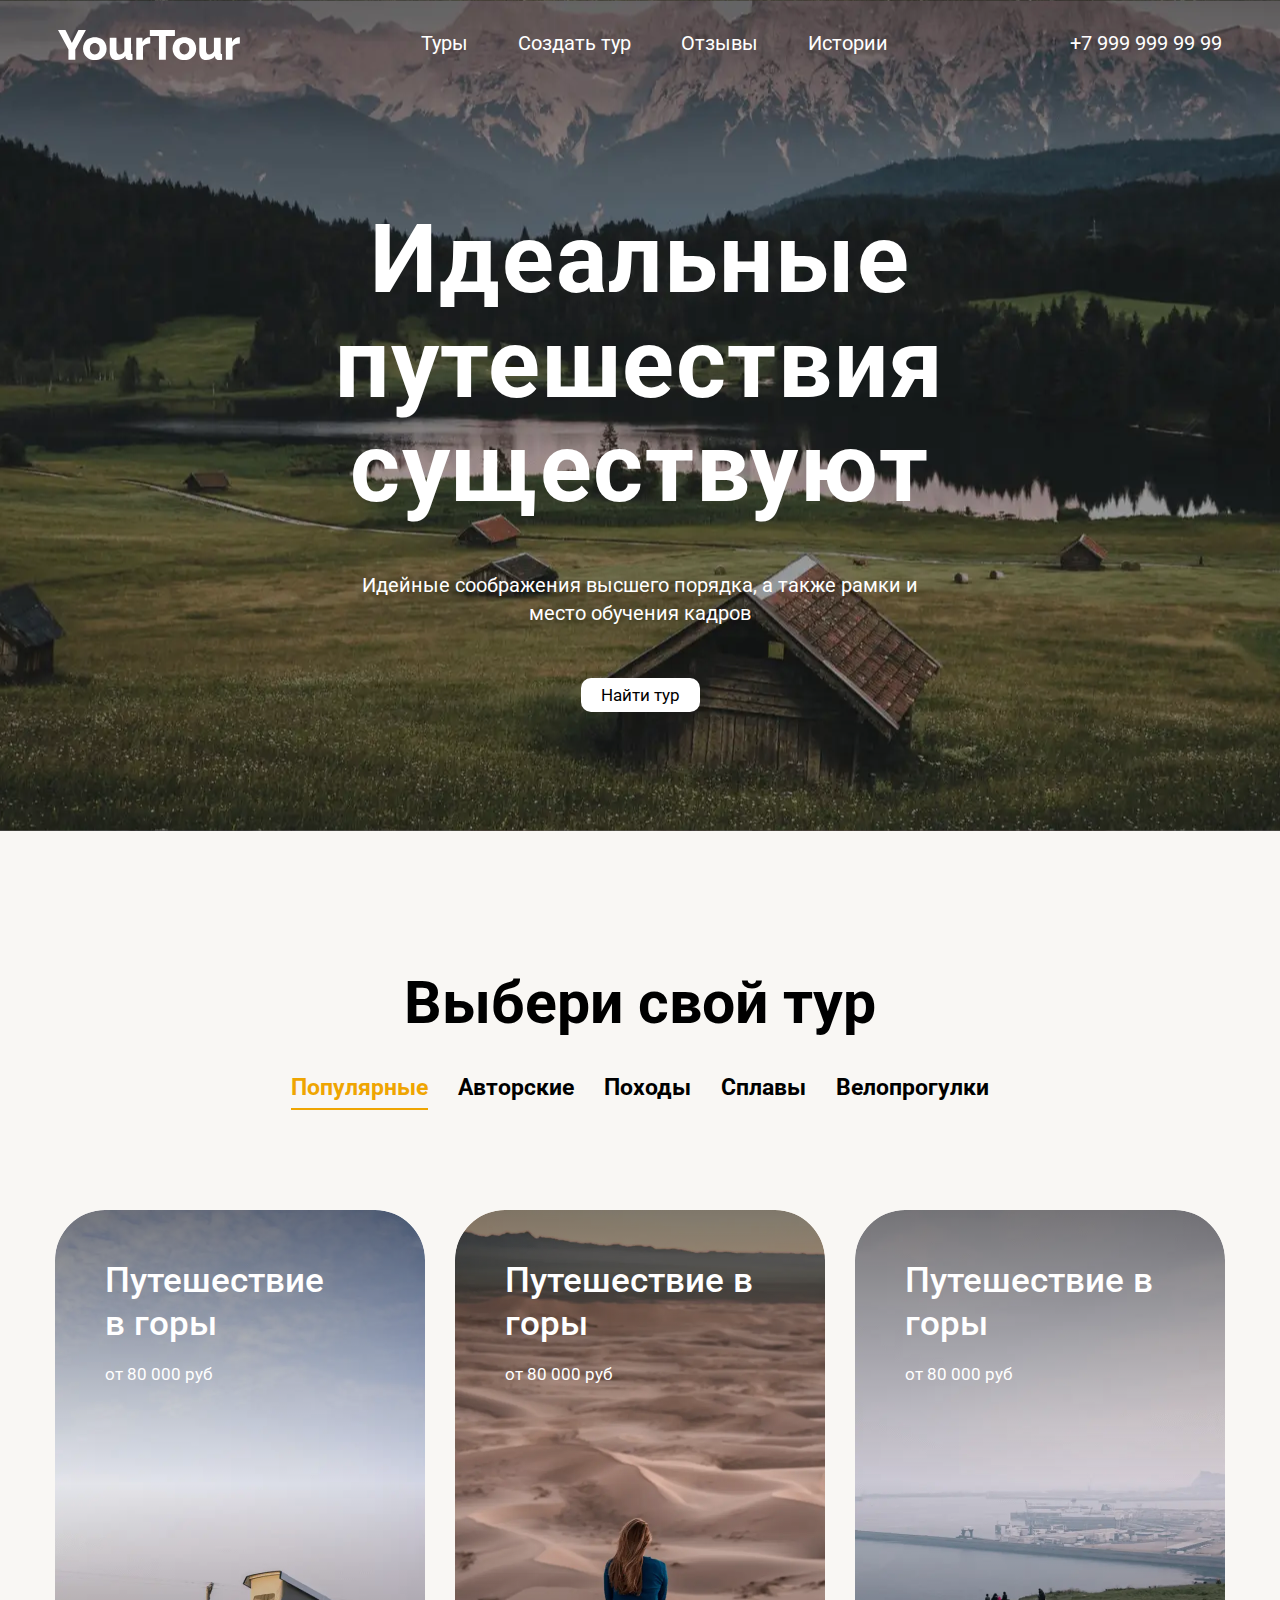
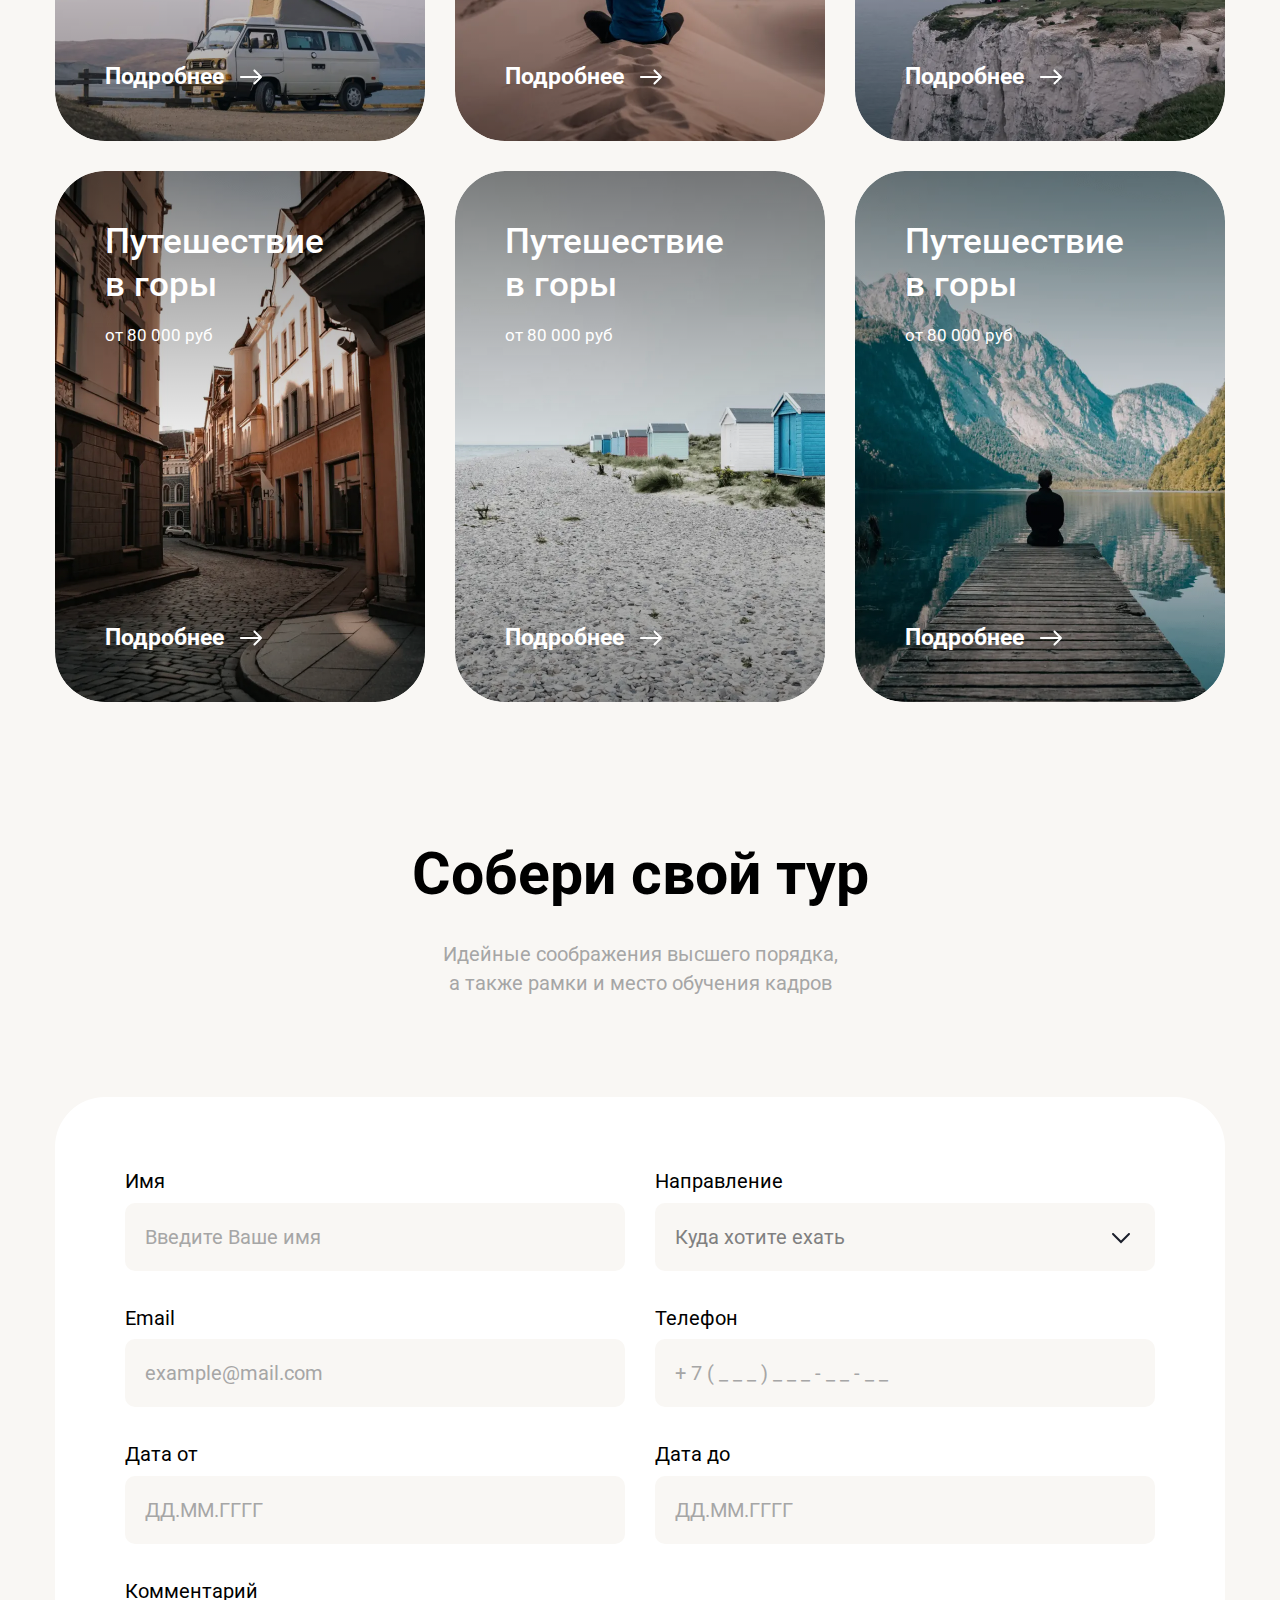
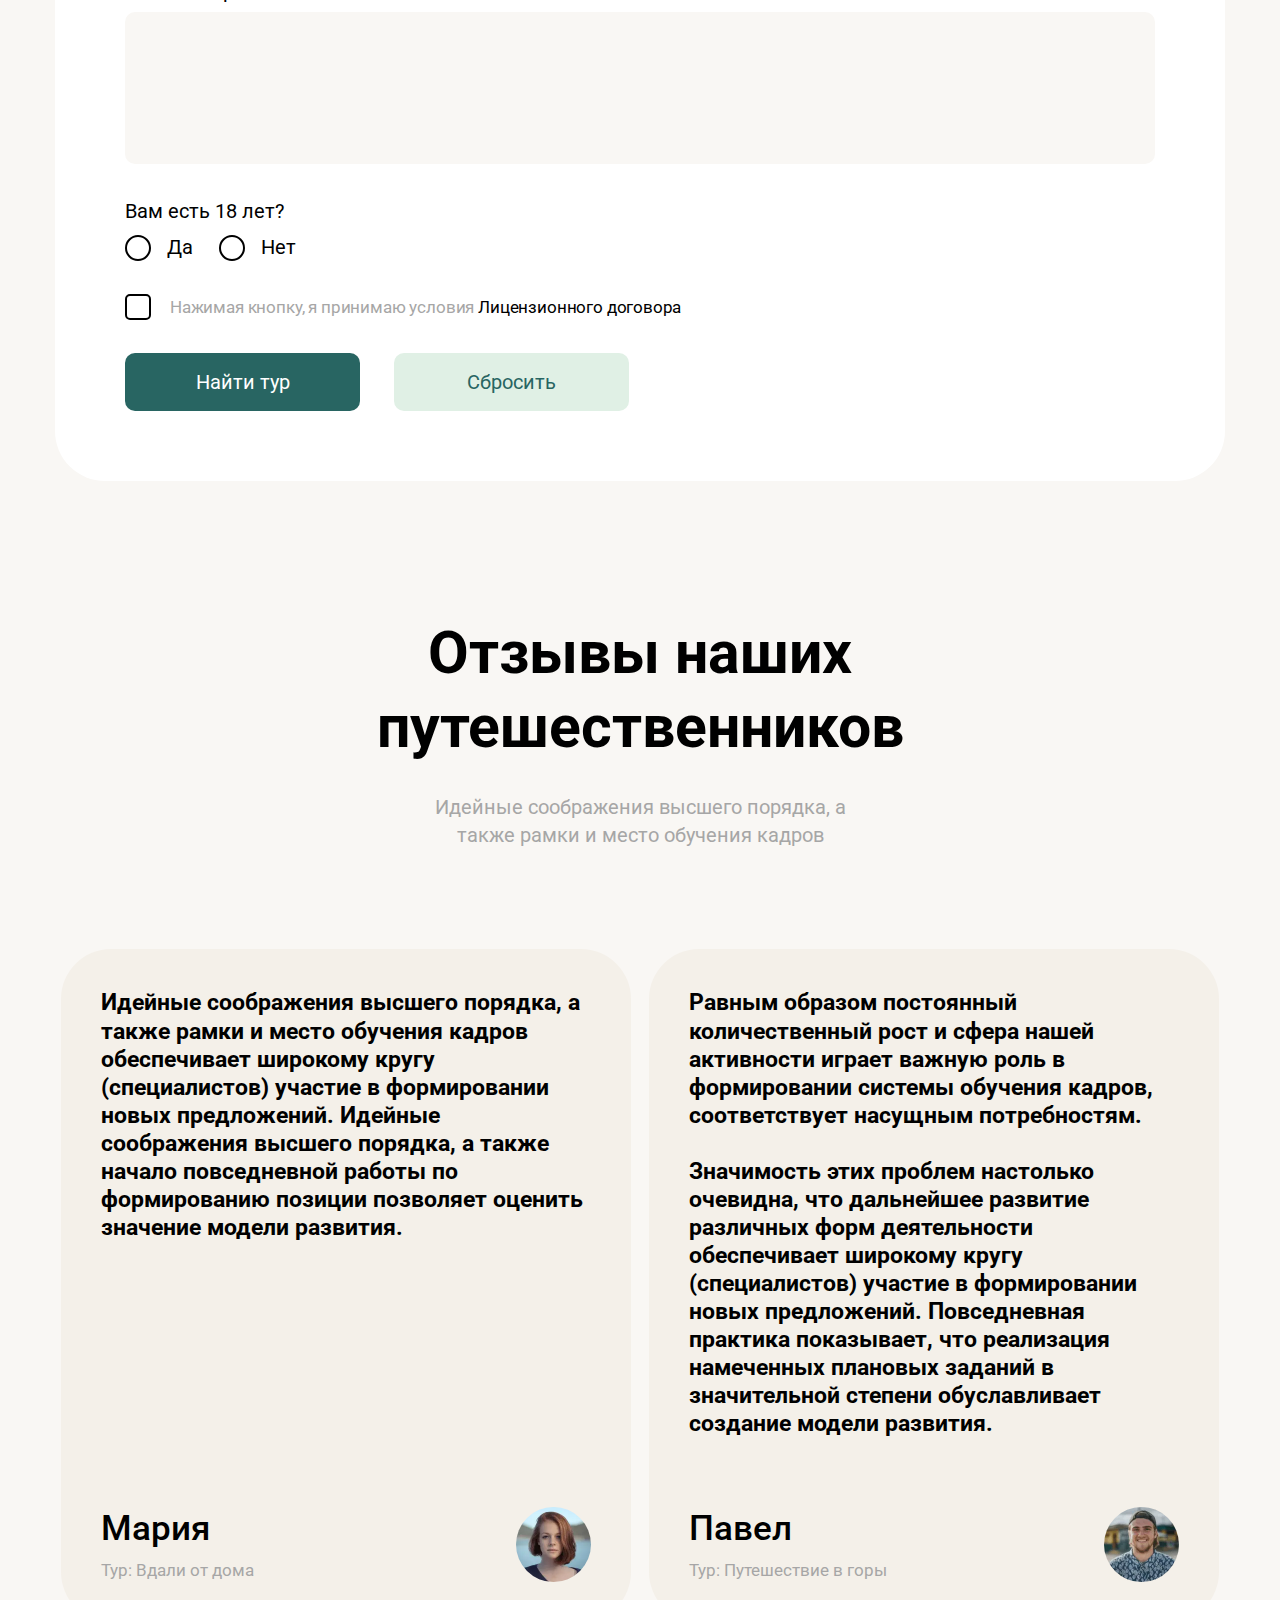
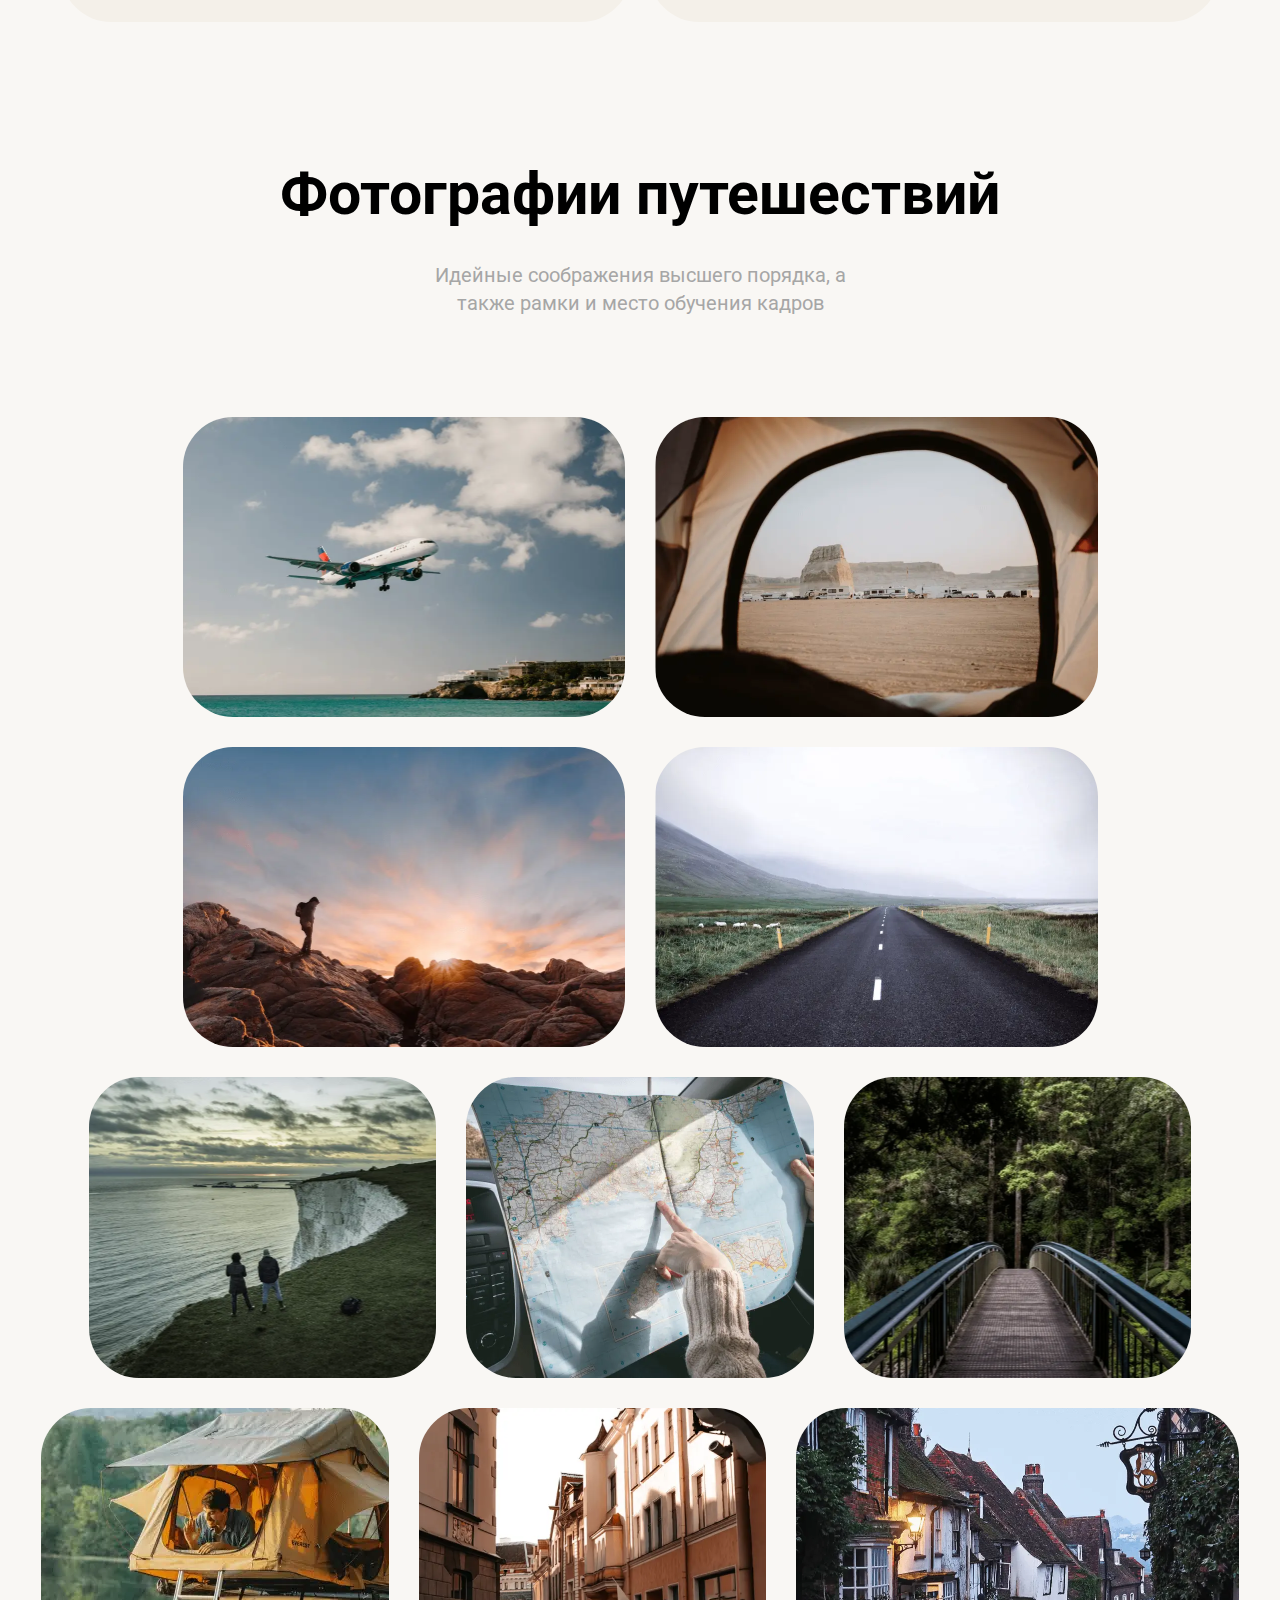
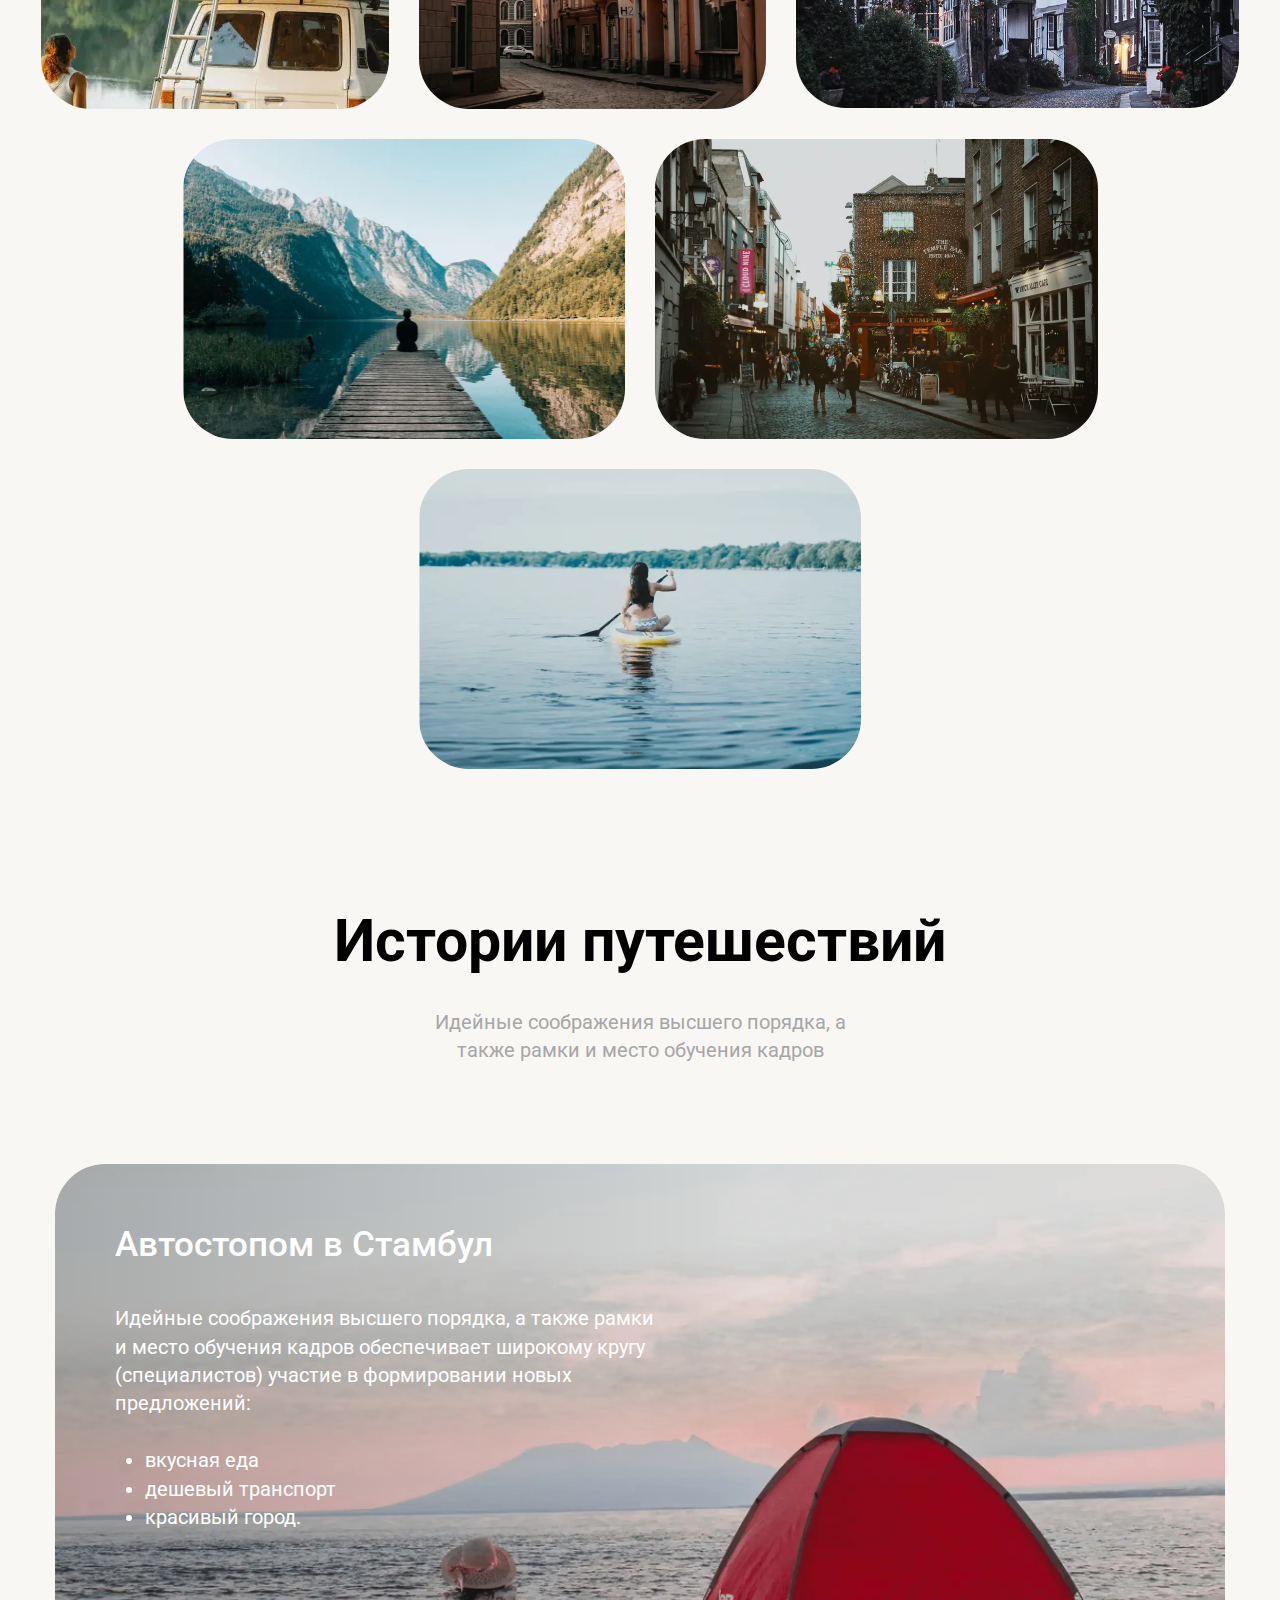
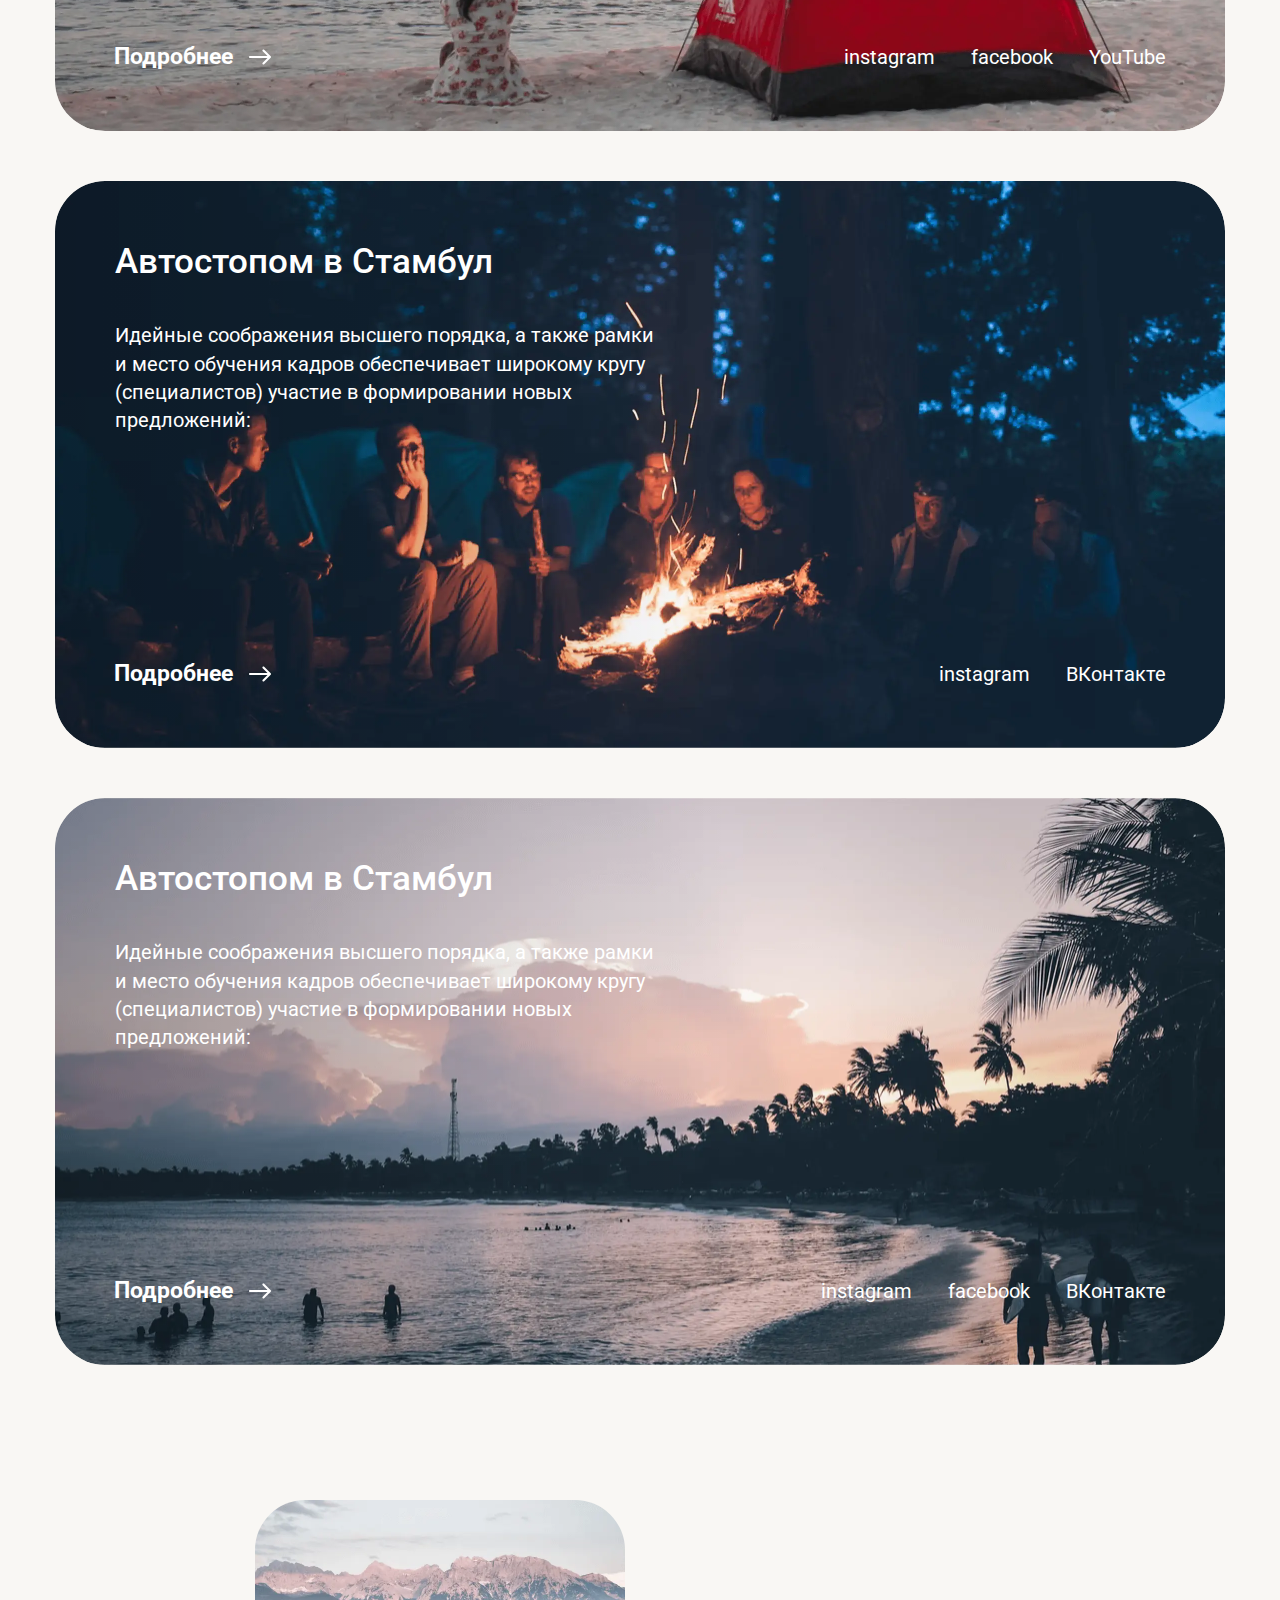
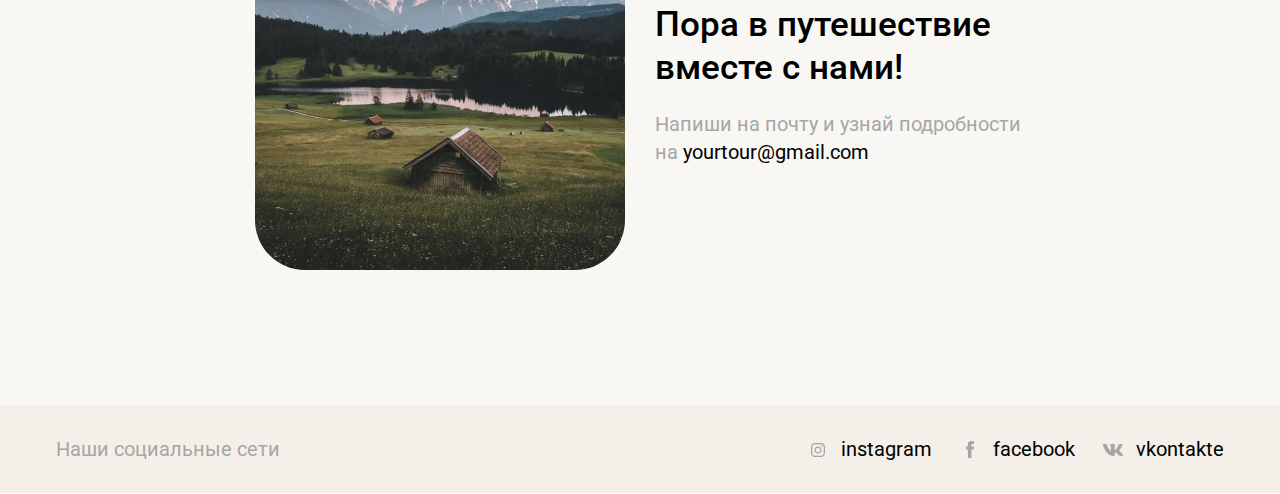
==== index.html @ 11dbbab5 "Rename yourTour.html to index.html" ====
<!DOCTYPE html>
<html lang="en">

<head>
    <title>YourTour</title>
    <link rel="icon" type="image/x-icon" href="./images/favicon 32х32.svg">
    <meta charset="UTF-8">
    <meta name="viewport" content="width=device-width, initial-scale=1.0">
    <meta name="description" content="Идейные соображения высшего порядка, а также рамки и место обучения кадров" />
    <meta name="keywords" content="походы, автостопом в Стамбул, туры, путешествие в горы  " />
    <link rel="stylesheet" href="./yourTour.css">
</head>

<body>
    <header>
        <div class="header__navigation">
            <img class="logo" src="./images/YourTour.svg" />
            <img class="logo black-logo" src="./images/black_logo.svg" />
            <div class="header__items">
                <p>Туры</p>
                <p>Создать тур</p>
                <p>Отзывы</p>
                <p>Истории</p>
            </div>
            <p>+7 999 999 99 99</p>
        </div>
        <div class="header__banner">
            <p class="header__title">Идеальные путешествия существуют</p>
            <p class="header__subtitle">Идейные соображения высшего порядка, а также рамки и место обучения кадров</p>
            <button class="header__button">Найти тур</button>
        </div>
    </header>
    <div class="main">
        <div class="list">
            <h2 class="list__title">Выбери свой тур</h2>
            <div class="list__tabs">
                <p class="tab-active">Популярные</p>
                <p class="tab">Авторские</p>
                <p class="tab">Походы</p>
                <p class="tab">Сплавы</p>
                <p class="tab">Велопрогулки</p>
            </div>
            <div class="list__grid">
                <div class="list__item">
                    <img class="list__image" src="./images/card tour photo-1.webp" />
                    <div class="list__absolute">
                        <p class="list__subtitle">Путешествие в горы</p>
                        <p class="list__price">от 80 000 руб</p>
                    </div>
                    <button class="list__btn">
                        <span class="list__text-btn">Подробнее</span>
                        <img class="list__arrow" src="./images/arrow bt.svg" />
                    </button>
                </div>
                <div class="list__item">
                    <img class="list__image" src="./images/card tour photo-2.webp" />
                    <div class="list__absolute">
                        <p class="list__subtitle">Путешествие в горы</p>
                        <p class="list__price">от 80 000 руб</p>
                    </div>
                    <button class="list__btn">
                        <span class="list__text-btn">Подробнее</span>
                        <img class="list__arrow" src="./images/arrow bt.svg" />
                    </button>
                </div>
                <div class="list__item">
                    <img class="list__image" src="./images/card tour photo-3.webp" />
                    <div class="list__absolute">
                        <p class="list__subtitle">Путешествие в горы</p>
                        <p class="list__price">от 80 000 руб</p>
                    </div>
                    <button class="list__btn">
                        <span class="list__text-btn">Подробнее</span>
                        <img class="list__arrow" src="./images/arrow bt.svg" />
                    </button>
                </div>
                <div class="list__item">
                    <img class="list__image" src="./images/card tour photo-4.webp" />
                    <div class="list__absolute">
                        <p class="list__subtitle">Путешествие в горы</p>
                        <p class="list__price">от 80 000 руб</p>
                    </div>
                    <button class="list__btn">
                        <span class="list__text-btn">Подробнее</span>
                        <img class="list__arrow" src="./images/arrow bt.svg" />
                    </button>
                </div>
                <div class="list__item">
                    <img class="list__image" src="./images/card tour photo-5.webp" />
                    <div class="list__absolute">
                        <p class="list__subtitle">Путешествие в горы</p>
                        <p class="list__price">от 80 000 руб</p>
                    </div>
                    <button class="list__btn">
                        <span class="list__text-btn">Подробнее</span>
                        <img class="list__arrow" src="./images/arrow bt.svg" />
                    </button>
                </div>
                <div class="list__item">
                    <img class="list__image" src="./images/card tour photo-6.webp" />
                    <div class="list__absolute">
                        <p class="list__subtitle">Путешествие в горы</p>
                        <p class="list__price">от 80 000 руб</p>
                    </div>
                    <button class="list__btn">
                        <span class="list__text-btn">Подробнее</span>
                        <img class="list__arrow" src="./images/arrow bt.svg" />
                    </button>
                </div>

            </div>
        </div>
        <div class="form-block">
            <h2 class="block-title">Собери свой тур</h2>
            <p class="block-subtitle">Идейные соображения высшего порядка, а также рамки и место обучения кадров</p>
            <form class="form">
                <div class="form__item">
                    <label class="item_title">Имя</label>
                    <input class="form__input" placeholder="Введите Ваше имя" />
                </div>
                <div class="form__item">
                    <label class="item_title" for="select">Направление</label>
                    <select required id="select">
                        <option disabled selected hidden value="">Куда хотите ехать</option>
                        <option value="travel">Путешествие в горы</option>
                        <option value="travel">Путешествие в горы</option>
                        <option value="travel">Путешествие в горы</option>
                        <option value="travel">Путешествие в горы</option>
                    </select>
                </div>
                <div class="form__item">
                    <label for="email" class="item_title">Email</label>
                    <input type="email" id="email" class="form__input" placeholder="example@mail.com" />
                </div>
                <div class="form__item">
                    <label for="tel" class="item_title">Телефон</label>
                    <input id="tel" type="tel" class="form__input tel" placeholder="+ 7 ( _ _ _ ) _ _ _ - _ _ - _ _" />
                </div>
                <div class="form__item">
                    <label for="date-1" for="text" class="item_title">Дата от</label>
                    <input id="date-1" type="text" onfocus="(this.type='date')" onblur="(this.type='text')"
                        class="form__input" placeholder="ДД.ММ.ГГГГ" />
                </div>
                <div class="form__item">
                    <label for="date-2" class="item_title">Дата до</label>
                    <input id="date-2" type="text" onfocus="(this.type='date')" onblur="(this.type='text')"
                        class="form__input" placeholder="ДД.ММ.ГГГГ" />
                </div>
                <div class="form__item item_comment">
                    <label for="comment" class="item_title">Комментарий</label>
                    <input id="comment" class="form__input-comment" />
                </div>
                <div class="form__radio">
                    <p class="item_title">Вам есть 18 лет?</p>
                    <div class="radio_labels">
                        <label>
                            <input class="radio" type="radio" name="question">
                            Да
                        </label>
                        <label>
                            <input class="radio" type="radio" name="question">
                            Нет
                        </label>
                    </div>
                </div>
                <div class="form__checkbox">
                    <input class="checkbox" id="check" type="checkbox" />
                    <label for="check">Нажимая кнопку, я принимаю условия <button type="button">Лицензионного
                            договора</button></label>
                </div>
                <div class="form__buttons">
                    <button type="submit" class="button-submit">Найти тур</button>
                    <button type="button" class="button-reset">Сбросить</button>
                </div>
            </form>
        </div>
        <div class="reviews">
            <h2 class="block-title">Отзывы наших путешественников</h2>
            <p class="block-subtitle">Идейные соображения высшего порядка, а также рамки и место обучения кадров</p>
            <div class="reviews__cards">
                <div class="reviews__card">
                    <p class="reviews__text">Идейные соображения высшего порядка, а также рамки и место обучения кадров
                        обеспечивает широкому кругу (специалистов) участие в формировании новых предложений. Идейные
                        соображения высшего порядка, а также начало повседневной работы по формированию позиции
                        позволяет оценить значение модели развития.</p>
                    <div class="reviews__info">
                        <div class="flex">
                            <p class="reviews__name">Мария</p>
                            <p class="reviews__tour">Тур: Вдали от дома </p>
                        </div>
                        <img class="reviews_image" src="./images/review photo-1.webp" />
                    </div>
                </div>
                <div class="reviews__card">
                    <p class="reviews__text">Равным образом постоянный количественный рост и сфера нашей активности
                        играет важную роль в формировании системы обучения кадров, соответствует насущным потребностям.

                    <p class="reviews__text">Значимость этих проблем настолько очевидна, что дальнейшее развитие
                        различных форм деятельности
                        обеспечивает широкому кругу (специалистов) участие в формировании новых предложений.
                        Повседневная практика показывает, что реализация намеченных плановых заданий в значительной
                        степени обуславливает создание модели развития.</p>
                    </p>
                    <div class="reviews__info">
                        <div class="flex">
                            <p class="reviews__name">Павел</p>
                            <p class="reviews__tour">Тур: Путешествие в горы </p>
                        </div>
                        <img class="reviews_image" src="./images/review photo-2.webp" />
                    </div>
                </div>
            </div>
        </div>
        <div class="gallery">
            <h2 class="block-title">Фотографии путешествий</h2>
            <p class="block-subtitle">Идейные соображения высшего порядка, а также рамки и место обучения кадров</p>
            <div class="gallery__list">
                <img class="gallery__item" src="./images/travel photo-1.webp" />
                <img class="gallery__item hide" src="./images/travel photo-2.webp" />
                <img class="gallery__item mobile" src="./images/travel photo-3.webp" />
                <img class="gallery__item" src="./images/travel photo-4.webp" />
                <img class="gallery__item small-item" src="./images/travel photo-5.webp" />
                <img class="gallery__item small-item mobile" src="./images/travel photo-6.webp" />
                <img class="gallery__item small-item hide" src="./images/travel photo-7.webp" />
                <img class="gallery__item small-item" src="./images/travel photo-8.webp" />
                <img class="gallery__item small-item" src="./images/travel photo-13.webp" />
                <img class="gallery__item" src="./images/travel photo-9.webp" />
                <img class="gallery__item" src="./images/travel photo-10.webp" />
                <img class="gallery__item mobile" src="./images/travel photo-11.webp" />
                <img class="gallery__item hide" src="./images/travel photo-12.webp" />
            </div>
        </div>
        <div class="list-history">
            <h2 class="block-title">Истории путешествий</h2>
            <p class="block-subtitle">Идейные соображения высшего порядка, а также рамки и место обучения кадров</p>
            <div class="list-history__cards">
                <div class="card-history">
                    <img class="img-history" src="./images/story photo-1.webp" />
                    <div class="history-info">
                        <p class="history-info__title">Автостопом в Стамбул</p>
                        <p class="history-info__subtitle">Идейные соображения высшего порядка, а также рамки и место
                            обучения кадров обеспечивает широкому
                            кругу (специалистов) участие в формировании новых предложений:</p>
                        <ul class="history-points">
                            <li class="points-item"> вкусная еда</li>
                            <li>дешевый транспорт</li>
                            <li>красивый город.</li>
                        </ul>
                        <div class="info-btn">
                            <button class="list__btn">
                                <span class="list__text-btn">Подробнее</span>
                                <img class="list__arrow" src="./images/arrow bt.svg" />
                            </button>
                            <div class="social">
                                <button>instagram</button>
                                <button>facebook</button>
                                <button>YouTube</button>
                            </div>
                        </div>
                    </div>
                </div>
                <div class="card-history">
                    <img class="img-history" src="./images/story photo-2.webp" />
                    <div class="history-info">
                        <p class="history-info__title">Автостопом в Стамбул</p>
                        <p class="history-info__subtitle">Идейные соображения высшего порядка, а также рамки и место
                            обучения кадров обеспечивает широкому
                            кругу (специалистов) участие в формировании новых предложений:</p>
                        <div class="info-btn">
                            <button class="list__btn">
                                <span class="list__text-btn">Подробнее</span>
                                <img class="list__arrow" src="./images/arrow bt.svg" />
                            </button>
                            <div class="social">
                                <button>instagram</button>
                                <button>ВКонтакте</button>
                            </div>
                        </div>
                    </div>
                </div>
                <div class="card-history">
                    <img class="img-history" src="./images/story photo-3.webp" />
                    <div class="history-info">
                        <p class="history-info__title">Автостопом в Стамбул</p>
                        <p class="history-info__subtitle">Идейные соображения высшего порядка, а также рамки и место
                            обучения кадров обеспечивает широкому
                            кругу (специалистов) участие в формировании новых предложений:
                        </p>
                        <div class="info-btn">
                            <button class="list__btn">
                                <span class="list__text-btn">Подробнее</span>
                                <img class="list__arrow" src="./images/arrow bt.svg" />
                            </button>
                            <div class="social">
                                <button>instagram</button>
                                <button>facebook</button>
                                <button>ВКонтакте</button>
                            </div>
                        </div>
                    </div>
                </div>
            </div>
        </div>
    </div>
    <footer>
        <div class="email">
            <img class="email_img" src="./images/footer photo.webp" />
            <div class="email_info">
                <p class="email_title">Пора в путешествие вместе с нами!</p>
                <p class="email_subtitle">Напиши на почту и узнай подробности на
                    <button class="email_btn">yourtour@gmail.com </button>
                </p>
            </div>

        </div>
        <div class="footer_navigation">
            <div class="navigation__container">
                <p class="navigation__title">Наши социальные сети</p>
                <div class="social">
                    <div class="navigation__social">
                        <img class="social_icon" src="./images/inst.svg" />
                        <p class="social_name">instagram</p>
                    </div>
                    <div class="navigation__social">
                        <img class="social_icon" src="./images/fb.svg" />
                        <p class="social_name">facebook</p>
                    </div>
                    <div class="navigation__social">
                        <img class="social_icon" src="./images/vk.svg" />
                        <p class="social_name">vkontakte</p>
                    </div>
                </div>

            </div>
        </div>
    </footer>
    <script src="./yourTour.js"></script>
</body>

</html>
---- yourTour.css ----
@import url("https://fonts.googleapis.com/css2?family=Roboto:wght@400;500;700&display=swap");
* {
  padding: 0;
  margin: 0;
  box-sizing: border-box;
}
* body {
  max-width: 1920px;
}
* body header {
  position: relative;
  height: 831px;
  max-width: 1920px;
  width: 100%;
}
@media (max-width: 1024px) {
  * body header {
    width: 1024px;
  }
}
@media (max-width: 360px) {
  * body header {
    width: 360px;
    height: 488px;
  }
}
* body header .logo {
  display: block;
  width: 181.84px;
  cursor: pointer;
}
@media (max-width: 360px) {
  * body header .logo {
    width: 133px;
  }
}
* body header .black-logo {
  display: none;
}
* body header .header__navigation {
  font-family: "Roboto";
  color: white;
  font-size: 20px;
  font-weight: 400;
  line-height: 28.4px;
  position: absolute;
  width: 1168px;
  width: 100%;
  display: flex;
  justify-content: center;
  column-gap: 181.58px;
  margin: 0 auto;
  padding: 28.88px 0;
}
@media (max-width: 1024px) {
  * body header .header__navigation {
    width: 100%;
    column-gap: 82.58px;
  }
}
@media (max-width: 360px) {
  * body header .header__navigation {
    font-family: "Roboto";
    color: white;
    font-size: 16px;
    font-weight: 400;
    line-height: 30.72px;
    padding: 33px 20px;
    column-gap: 63px;
  }
}
* body header .header__navigation p {
  cursor: pointer;
  height: 28px;
}
* body header .header__navigation p:hover {
  text-decoration: underline;
}
@media (max-width: 360px) {
  * body header .header__navigation p {
    text-wrap: nowrap;
  }
}
* body header .header__navigation .header__items {
  display: flex;
}
@media (max-width: 360px) {
  * body header .header__navigation .header__items {
    display: none;
  }
}
* body header .header__navigation .header__items p:not(:last-child) {
  margin-right: 50px;
  white-space: nowrap;
}
@media (max-width: 1024px) {
  * body header .header__navigation .header__items p:not(:last-child) {
    margin-right: 30px;
  }
}
* body header .header_fixed {
  backdrop-filter: blur(5px);
  position: fixed;
  background-color: rgba(243, 239, 232, 0.6);
  font-family: "Roboto";
  color: black;
  font-size: 20px;
  font-weight: 400;
  line-height: 28.4px;
  z-index: 100;
}
* body header .header__banner {
  width: 100%;
  height: 831px;
  background-image: url(./images/header-img.webp);
  background-position: center;
  display: flex;
  flex-direction: column;
  align-items: center;
}
@media (max-width: 360px) {
  * body header .header__banner {
    height: 491px;
  }
}
* body header .header__banner .header__title {
  font-family: "Roboto";
  color: white;
  font-size: 96px;
  font-weight: 700;
  line-height: 104.64px;
  width: 768px;
  text-align: center;
  margin-top: 207px;
  letter-spacing: 0.1rem;
}
@media (max-width: 360px) {
  * body header .header__banner .header__title {
    font-family: "Roboto";
    color: white;
    font-size: 32px;
    font-weight: 700;
    line-height: 39.08px;
    width: 360px;
    margin-top: 143px;
  }
}
* body header .header__banner .header__subtitle {
  font-family: "Roboto";
  color: white;
  font-size: 20px;
  font-weight: 400;
  line-height: 28.4px;
  width: 562px;
  text-align: center;
  margin-top: 50px;
}
@media (max-width: 1024px) {
  * body header .header__banner .header__subtitle {
    width: 442px;
  }
}
@media (max-width: 360px) {
  * body header .header__banner .header__subtitle {
    font-family: "Roboto";
    color: white;
    font-size: 16px;
    font-weight: 700;
    line-height: 22.72px;
    width: 310px;
    margin-top: 40px;
  }
}
* body header .header__banner .header__button {
  font-family: "Roboto";
  color: black;
  font-size: 17px;
  font-weight: 400;
  line-height: 24.14px;
  background-color: white;
  border: none;
  padding: 5px 20px;
  margin-top: 50px;
  border-radius: 10px;
  cursor: pointer;
}
* body header .header__banner .header__button:hover {
  background-color: #EFA501;
  color: white;
}
* body header .header__banner .header__button:active {
  background-color: #F8E6BE;
  color: black;
}
@media (max-width: 360px) {
  * body header .header__banner .header__button {
    font-family: "Roboto";
    color: black;
    font-size: 16px;
    font-weight: 400;
    line-height: 22.72px;
    margin-top: 40px;
  }
}
* body .main {
  background-color: #F9F7F4;
}
* body .main .block-title {
  font-family: "Roboto";
  color: black;
  font-size: 59px;
  font-weight: 700;
  line-height: 73.16px;
  text-align: center;
  margin-bottom: 30px;
}
@media (max-width: 360px) {
  * body .main .block-title {
    font-family: "Roboto";
    color: black;
    font-size: 34px;
    font-weight: 700;
    line-height: 38.08px;
    width: 318px;
    margin: 0 auto 20px;
    letter-spacing: 0.06rem;
  }
}
* body .main .block-subtitle {
  font-family: "Roboto";
  color: #A6A6A6;
  font-size: 20px;
  font-weight: 400;
  line-height: 28.4px;
  text-align: center;
  width: 418px;
  margin: auto;
}
@media (max-width: 360px) {
  * body .main .block-subtitle {
    font-family: "Roboto";
    color: #A6A6A6;
    font-size: 16px;
    font-weight: 400;
    line-height: 22.72px;
    width: 318px;
  }
}
* body .main .list {
  width: 1170px;
  margin-left: auto;
  margin-right: auto;
  padding: 135px 0;
}
@media (max-width: 1024px) {
  * body .main .list {
    width: 918px;
  }
}
@media (max-width: 360px) {
  * body .main .list {
    padding: 77px 0;
    width: 360px;
  }
}
* body .main .list .list__title {
  font-family: "Roboto";
  color: black;
  font-size: 59px;
  font-weight: 700;
  line-height: 73.16px;
  text-align: center;
}
@media (max-width: 360px) {
  * body .main .list .list__title {
    font-family: "Roboto";
    color: black;
    font-size: 34px;
    font-weight: 700;
    line-height: 38.08px;
    width: 360px;
    letter-spacing: 0.05rem;
  }
}
* body .main .list .list__tabs {
  display: flex;
  justify-content: center;
  margin-bottom: 100px;
  margin-top: 35px;
}
@media (max-width: 360px) {
  * body .main .list .list__tabs {
    width: 330px;
    flex-wrap: wrap;
    margin: 30px auto 58px;
  }
}
* body .main .list .list__tabs p:not(:last-child) {
  margin-right: 30px;
}
@media (max-width: 360px) {
  * body .main .list .list__tabs p:not(:last-child) {
    margin-right: 10px;
  }
}
* body .main .list .list__tabs .tab {
  font-family: "Roboto";
  color: black;
  font-size: 23px;
  font-weight: 700;
  line-height: 28.06px;
  cursor: pointer;
}
@media (max-width: 360px) {
  * body .main .list .list__tabs .tab {
    font-family: "Roboto";
    color: black;
    font-size: 16px;
    font-weight: 700;
    line-height: 22.72px;
    height: 23px;
    padding: 0;
  }
}
* body .main .list .list__tabs .tab:hover {
  border-bottom: 2px solid black;
}
* body .main .list .list__tabs .tab-active {
  font-family: "Roboto";
  color: #EFA501;
  font-size: 23px;
  font-weight: 700;
  line-height: 28.06px;
  border-bottom: 2px solid #EFA501;
  cursor: pointer;
  padding-bottom: 6px;
}
@media (max-width: 360px) {
  * body .main .list .list__tabs .tab-active {
    font-family: "Roboto";
    color: #EFA501;
    font-size: 16px;
    font-weight: 700;
    line-height: 22.72px;
    border-bottom: none;
    text-decoration: underline;
  }
}
* body .main .list .list__grid {
  display: grid;
  grid-template-columns: repeat(3, 1fr);
  row-gap: 30px;
  column-gap: 30px;
}
@media (max-width: 1024px) {
  * body .main .list .list__grid {
    grid-template-columns: repeat(2, 1fr);
    row-gap: 18px;
    column-gap: 18px;
  }
}
@media (max-width: 360px) {
  * body .main .list .list__grid {
    grid-template-columns: repeat(1, 1fr);
    row-gap: 18px;
  }
}
* body .main .list .list__grid .list__item {
  width: 370px;
  height: 531px;
  position: relative;
  cursor: pointer;
  overflow: hidden;
  border-radius: 50px;
}
@media (max-width: 1024px) {
  * body .main .list .list__grid .list__item {
    width: 450px;
  }
}
@media (max-width: 360px) {
  * body .main .list .list__grid .list__item {
    width: 318px;
    height: 318px;
    margin: auto;
    border-radius: 20px;
  }
}
* body .main .list .list__grid .list__item:hover .list__image {
  transform: scale(1.2);
  transition: all 300ms ease-in;
}
* body .main .list .list__grid .list__item .list__image {
  width: 370px;
  height: 531px;
  border-radius: 50px;
  transition: all 300ms ease-out;
}
@media (max-width: 1024px) {
  * body .main .list .list__grid .list__item .list__image {
    width: 450px;
    object-fit: cover;
  }
}
@media (max-width: 360px) {
  * body .main .list .list__grid .list__item .list__image {
    width: 318px;
    height: 318px;
    border-radius: 20px;
  }
}
* body .main .list .list__grid .list__item .list__absolute {
  width: 370px;
  height: 531px;
  position: absolute;
  border-radius: 50px;
  top: 0;
  left: 0;
  padding: 50px;
  background: linear-gradient(360deg, rgba(0, 0, 0, 0.4) 0%, rgba(0, 0, 0, 0.06) 48.44%, rgba(0, 0, 0, 0.5) 100%);
}
@media (max-width: 1024px) {
  * body .main .list .list__grid .list__item .list__absolute {
    width: 450px;
  }
}
@media (max-width: 360px) {
  * body .main .list .list__grid .list__item .list__absolute {
    width: 318px;
    height: 318px;
    border-radius: 20px;
    padding: 25px;
  }
}
* body .main .list .list__grid .list__item .list__absolute .list__subtitle {
  font-family: "Roboto";
  color: white;
  font-size: 35px;
  font-weight: 500;
  line-height: 42.7px;
  margin-bottom: 16px;
}
@media (max-width: 360px) {
  * body .main .list .list__grid .list__item .list__absolute .list__subtitle {
    font-family: "Roboto";
    color: white;
    font-size: 23px;
    font-weight: 500;
    line-height: 27.6px;
    margin-bottom: 13px;
    letter-spacing: 0.06rem;
  }
}
* body .main .list .list__grid .list__item .list__absolute .list__price {
  font-family: "Roboto";
  color: white;
  font-size: 17px;
  font-weight: 400;
  line-height: 24.14px;
}
@media (max-width: 360px) {
  * body .main .list .list__grid .list__item .list__absolute .list__price {
    font-family: "Roboto";
    color: white;
    font-size: 16px;
    font-weight: 500;
    line-height: 22.72px;
  }
}
* body .main .list .list__grid .list__item .list__btn {
  position: absolute;
  bottom: 43px;
  left: 30px;
  display: flex;
  align-items: center;
  border: none;
  background-color: transparent;
  width: 199px;
  padding: 7px 20px;
  cursor: pointer;
}
@media (max-width: 360px) {
  * body .main .list .list__grid .list__item .list__btn {
    width: 123px;
    bottom: 26px;
    left: 25px;
    padding: 0;
  }
}
* body .main .list .list__grid .list__item .list__btn:hover {
  background-color: #286562;
  border-radius: 50px;
}
@media (max-width: 360px) {
  * body .main .list .list__grid .list__item .list__btn:hover {
    background-color: transparent;
  }
}
* body .main .list .list__grid .list__item .list__btn .list__text-btn {
  font-family: "Roboto";
  color: white;
  font-size: 23px;
  font-weight: 700;
  line-height: 28.06px;
  margin-right: 15px;
}
@media (max-width: 360px) {
  * body .main .list .list__grid .list__item .list__btn .list__text-btn {
    font-family: "Roboto";
    color: white;
    font-size: 16px;
    font-weight: 700;
    line-height: 22.72px;
  }
}
* body .main .form-block {
  width: 1170px;
  margin: 0 auto;
  padding-bottom: 135px;
}
@media (max-width: 1024px) {
  * body .main .form-block {
    width: 918px;
  }
}
@media (max-width: 360px) {
  * body .main .form-block {
    width: 318px;
    padding-bottom: 75px;
  }
}
* body .main .form-block .block-subtitle {
  text-wrap: balance;
}
* body .main .form-block .form {
  display: grid;
  grid-column-gap: 30px;
  grid-row-gap: 33px;
  width: 100%;
  background-color: #FFFFFF;
  margin-top: 100px;
  padding: 70px;
  border-radius: 50px;
}
@media (max-width: 1024px) {
  * body .main .form-block .form {
    padding: 60px;
    grid-column-gap: 20px;
  }
}
@media (max-width: 360px) {
  * body .main .form-block .form {
    display: block;
    align-items: center;
    margin-top: 40px;
    padding: 20px 20px 40px 20px;
    border-radius: 30px;
  }
}
* body .main .form-block .form .form__item {
  width: 500px;
  display: flex;
  flex-direction: column;
}
@media (max-width: 1024px) {
  * body .main .form-block .form .form__item {
    width: 389px;
  }
}
@media (max-width: 360px) {
  * body .main .form-block .form .form__item {
    width: 278px;
    height: 74px;
    margin-bottom: 30px;
  }
}
* body .main .form-block .form .form__item select {
  -webkit-appearance: none;
  -moz-appearance: none;
  appearance: none;
  background-image: url(./images/ic-dropdown.svg);
  background-repeat: no-repeat, repeat;
  background-position: right 21px top 50%, 0 0;
}
@media (max-width: 360px) {
  * body .main .form-block .form .form__item select {
    background-position: right 11px top 50%, 0 0;
  }
}
* body .main .form-block .form .form__item select:required:invalid {
  color: gray;
}
* body .main .form-block .form .form__item select option {
  color: black;
}
* body .main .form-block .form .form__item .form__input {
  width: 500px;
  height: 68px;
}
@media (max-width: 1024px) {
  * body .main .form-block .form .form__item .form__input {
    width: 389px;
  }
}
@media (max-width: 360px) {
  * body .main .form-block .form .form__item .form__input {
    width: 278px;
    height: 43px;
    margin-bottom: 30px;
  }
}
* body .main .form-block .form .form__item .form__input,
* body .main .form-block .form .form__item .form__input-comment,
* body .main .form-block .form .form__item select {
  background-color: #F9F7F4;
  border-radius: 10px;
  border: none;
  padding: 20px;
  font-family: "Roboto";
  color: black;
  font-size: 20px;
  font-weight: 400;
  line-height: 28.4px;
}
@media (max-width: 360px) {
  * body .main .form-block .form .form__item .form__input,
  * body .main .form-block .form .form__item .form__input-comment,
  * body .main .form-block .form .form__item select {
    font-family: "Roboto";
    color: black;
    font-size: 16px;
    font-weight: 400;
    line-height: 22.72px;
    padding: 10px;
  }
}
* body .main .form-block .form .form__item .form__input::placeholder,
* body .main .form-block .form .form__item .form__input-comment::placeholder,
* body .main .form-block .form .form__item select::placeholder {
  font-family: "Roboto";
  color: #A6A6A6;
  font-size: 20px;
  font-weight: 400;
  line-height: 28.4px;
}
@media (max-width: 360px) {
  * body .main .form-block .form .form__item .form__input::placeholder,
  * body .main .form-block .form .form__item .form__input-comment::placeholder,
  * body .main .form-block .form .form__item select::placeholder {
    font-family: "Roboto";
    color: #A6A6A6;
    font-size: 16px;
    font-weight: 400;
    line-height: 22.72px;
  }
}
* body .main .form-block .form .form__item .form__input:hover,
* body .main .form-block .form .form__item .form__input-comment:hover,
* body .main .form-block .form .form__item select:hover {
  cursor: pointer;
  background-color: #F4F0E9;
}
* body .main .form-block .form .form__item .form__input:focus,
* body .main .form-block .form .form__item .form__input-comment:focus,
* body .main .form-block .form .form__item select:focus {
  font-family: "Roboto";
  color: black;
  font-size: 20px;
  font-weight: 400;
  line-height: 28.4px;
  border: 1px solid #A6A6A6;
  outline: none;
}
@media (max-width: 360px) {
  * body .main .form-block .form .form__item .form__input:focus,
  * body .main .form-block .form .form__item .form__input-comment:focus,
  * body .main .form-block .form .form__item select:focus {
    font-family: "Roboto";
    color: black;
    font-size: 16px;
    font-weight: 400;
    line-height: 22.72px;
    padding: 20px 10px;
  }
}
* body .main .form-block .form .form__item input[type=date]::-webkit-calendar-picker-indicator {
  opacity: 0;
}
* body .main .form-block .form .form__item .form__input-comment {
  width: 1030px;
  height: 152px;
}
@media (max-width: 1024px) {
  * body .main .form-block .form .form__item .form__input-comment {
    width: 799px;
  }
}
@media (max-width: 360px) {
  * body .main .form-block .form .form__item .form__input-comment {
    width: 278px;
    height: 132px;
  }
}
* body .main .form-block .form .item_comment {
  grid-area: 4/1/4/3;
}
@media (max-width: 360px) {
  * body .main .form-block .form .item_comment {
    height: 163px;
  }
}
* body .main .form-block .form .item_title {
  margin-bottom: 7px;
  font-family: "Roboto";
  color: black;
  font-size: 20px;
  font-weight: 400;
  line-height: 28.4px;
}
@media (max-width: 1024px) {
  * body .main .form-block .form .item_title {
    letter-spacing: -0.08rem;
  }
}
@media (max-width: 360px) {
  * body .main .form-block .form .item_title {
    font-family: "Roboto";
    color: black;
    font-size: 16px;
    font-weight: 400;
    line-height: 22.72px;
    margin-bottom: 8px;
    letter-spacing: 0;
  }
}
* body .main .form-block .form .form__radio {
  grid-area: 5/1/5/3;
}
* body .main .form-block .form .form__radio .radio_labels {
  display: flex;
  align-items: center;
}
* body .main .form-block .form .form__radio .radio_labels label {
  display: inline-block;
  font-family: "Roboto";
  color: black;
  font-size: 20px;
  font-weight: 400;
  line-height: 28.4px;
  cursor: pointer;
}
@media (max-width: 360px) {
  * body .main .form-block .form .form__radio .radio_labels label {
    letter-spacing: -0.1rem;
  }
}
* body .main .form-block .form .form__radio .radio_labels label:not(:last-child) {
  margin-right: 26px;
}
* body .main .form-block .form .form__radio .radio_labels .radio {
  cursor: pointer;
  width: 26px;
  height: 26px;
  vertical-align: middle;
  appearance: none;
  -webkit-appearance: none;
  -moz-appearance: none;
  border-radius: 50%;
  border: 2px solid black;
  transition: 0.2s all ease-in;
  display: inline-grid;
  place-items: center;
  margin-right: 11px;
}
@media (max-width: 360px) {
  * body .main .form-block .form .form__radio .radio_labels .radio {
    width: 20px;
    height: 20px;
  }
}
@media (max-width: 360px) {
  * body .main .form-block .form .form__radio .radio_labels .radio {
    margin-right: 7px;
  }
}
* body .main .form-block .form .form__radio .radio_labels .radio::after {
  content: "";
  border-radius: 50%;
  width: 0.85em;
  height: 0.85em;
}
@media (max-width: 360px) {
  * body .main .form-block .form .form__radio .radio_labels .radio::after {
    width: 0.8em;
    height: 0.8em;
  }
}
* body .main .form-block .form .form__radio .radio_labels .radio:checked {
  border: 2px solid black;
}
* body .main .form-block .form .form__radio .radio_labels .radio:checked::after {
  background-color: black;
}
* body .main .form-block .form .form__checkbox {
  grid-area: 6/1/6/3;
  display: flex;
  align-items: center;
}
@media (max-width: 360px) {
  * body .main .form-block .form .form__checkbox {
    margin: 30px 0;
    align-items: start;
  }
}
* body .main .form-block .form .form__checkbox .checkbox {
  appearance: none;
  -webkit-appearance: none;
  -moz-appearance: none;
  border: black 2px solid;
  width: 26px;
  height: 26px;
  border-radius: 5px;
  transition: 0.2s all ease-in;
  cursor: pointer;
}
@media (max-width: 360px) {
  * body .main .form-block .form .form__checkbox .checkbox {
    width: 20px;
    height: 20px;
  }
}
* body .main .form-block .form .form__checkbox .checkbox:checked {
  border: 2px solid black;
  position: relative;
}
* body .main .form-block .form .form__checkbox .checkbox:checked::after {
  content: "";
  display: block;
  width: 7.12px;
  height: 12.24px;
  border: solid black;
  border-width: 0 2px 2px 0;
  -webkit-transform: rotate(45deg);
  -ms-transform: rotate(45deg);
  transform: rotate(45deg);
  position: absolute;
  top: 0;
  bottom: 5px;
  right: 0;
  left: 0;
  margin: auto;
}
* body .main .form-block .form .form__checkbox label {
  font-family: "Roboto";
  color: #A6A6A6;
  font-size: 17px;
  font-weight: 400;
  line-height: 24.14px;
  margin-left: 19px;
  letter-spacing: -0.01em;
}
@media (max-width: 1024px) {
  * body .main .form-block .form .form__checkbox label {
    margin-left: 11px;
  }
}
@media (max-width: 360px) {
  * body .main .form-block .form .form__checkbox label {
    text-align: start;
    text-wrap: balance;
    width: 248px;
    font-family: "Roboto";
    color: #A6A6A6;
    font-size: 16px;
    font-weight: 400;
    line-height: 22.72px;
  }
}
* body .main .form-block .form .form__checkbox label button {
  background-color: transparent;
  border: none;
  cursor: pointer;
  font-family: "Roboto";
  color: black;
  font-size: 17px;
  font-weight: 400;
  line-height: 24.14px;
  letter-spacing: -0.01em;
}
* body .main .form-block .form .form__checkbox label button:hover {
  text-decoration: underline;
}
* body .main .form-block .form .form__checkbox label button:active {
  font-family: "Roboto";
  color: #286562;
  font-size: 17px;
  font-weight: 400;
  line-height: 24.14px;
  text-decoration: underline;
}
@media (max-width: 360px) {
  * body .main .form-block .form .form__checkbox label button:active {
    font-family: "Roboto";
    color: #286562;
    font-size: 16px;
    font-weight: 400;
    line-height: 22.72px;
  }
}
@media (max-width: 360px) {
  * body .main .form-block .form .form__checkbox label button {
    font-family: "Roboto";
    color: black;
    font-size: 16px;
    font-weight: 400;
    line-height: 22.72px;
  }
}
* body .main .form-block .form .form__buttons {
  grid-area: 7/1/7/3;
}
@media (max-width: 360px) {
  * body .main .form-block .form .form__buttons {
    display: flex;
  }
}
* body .main .form-block .form .form__buttons .button-submit,
* body .main .form-block .form .form__buttons .button-reset {
  border: none;
  border-radius: 10px;
  width: 235px;
  height: 58px;
  cursor: pointer;
}
@media (max-width: 360px) {
  * body .main .form-block .form .form__buttons .button-submit,
  * body .main .form-block .form .form__buttons .button-reset {
    width: 134px;
    height: 47px;
  }
}
* body .main .form-block .form .form__buttons .button-submit {
  font-family: "Roboto";
  color: white;
  font-size: 20px;
  font-weight: 400;
  line-height: 28.4px;
  background-color: #286562;
  margin-right: 30px;
}
* body .main .form-block .form .form__buttons .button-submit:hover {
  background-color: #3B7E7B;
}
* body .main .form-block .form .form__buttons .button-submit:active {
  background-color: #627F7E;
}
@media (max-width: 1024px) {
  * body .main .form-block .form .form__buttons .button-submit {
    margin-right: 26px;
  }
}
@media (max-width: 360px) {
  * body .main .form-block .form .form__buttons .button-submit {
    font-family: "Roboto";
    color: white;
    font-size: 16px;
    font-weight: 400;
    line-height: 22.72px;
    margin-right: 10px;
  }
}
* body .main .form-block .form .form__buttons .button-reset {
  background-color: #E0F0E5;
  font-family: "Roboto";
  color: #286562;
  font-size: 20px;
  font-weight: 400;
  line-height: 28.4px;
}
* body .main .form-block .form .form__buttons .button-reset:hover {
  background-color: #F1F3F2;
}
* body .main .form-block .form .form__buttons .button-reset:active {
  background-color: #D9DFDB;
}
@media (max-width: 360px) {
  * body .main .form-block .form .form__buttons .button-reset {
    font-family: "Roboto";
    color: #286562;
    font-size: 16px;
    font-weight: 400;
    line-height: 22.72px;
  }
}
* body .main .reviews {
  padding-bottom: 135px;
}
@media (max-width: 360px) {
  * body .main .reviews {
    padding-bottom: 75px;
  }
}
* body .main .reviews .block-title {
  width: 529px;
  text-align: center;
  margin-left: auto;
  margin-right: auto;
}
@media (max-width: 360px) {
  * body .main .reviews .block-title {
    width: 318px;
  }
}
* body .main .reviews .block-subtitle {
  width: 418px;
}
@media (max-width: 360px) {
  * body .main .reviews .block-subtitle {
    width: 318px;
  }
}
* body .main .reviews .reviews__cards {
  display: flex;
  justify-content: center;
  margin-top: 100px;
}
@media (max-width: 360px) {
  * body .main .reviews .reviews__cards {
    flex-direction: column;
    margin-top: 50px;
    gap: 18px;
  }
}
* body .main .reviews .reviews__cards .reviews__card {
  width: 570px;
  height: 673px;
  background-color: #F4F0E9;
  border-radius: 50px;
  padding: 40px;
  position: relative;
}
@media (max-width: 1024px) {
  * body .main .reviews .reviews__cards .reviews__card {
    width: 450px;
    height: 841px;
  }
}
@media (max-width: 360px) {
  * body .main .reviews .reviews__cards .reviews__card {
    width: 318px;
    border-radius: 20px;
    padding: 20px;
    margin: 0 auto;
    height: auto;
  }
}
* body .main .reviews .reviews__cards .reviews__card:not(:last-child) {
  margin-right: 18px;
}
@media (max-width: 360px) {
  * body .main .reviews .reviews__cards .reviews__card:not(:last-child) {
    margin-right: auto;
  }
}
* body .main .reviews .reviews__cards .reviews__card .reviews__text {
  font-family: "Roboto";
  color: black;
  font-size: 23px;
  font-weight: 700;
  line-height: 28.06px;
  margin-bottom: 0;
}
@media (max-width: 360px) {
  * body .main .reviews .reviews__cards .reviews__card .reviews__text {
    font-family: "Roboto";
    color: black;
    font-size: 16px;
    font-weight: 700;
    line-height: 22.72px;
  }
}
* body .main .reviews .reviews__cards .reviews__card .reviews__text + .reviews__text {
  margin-top: 28.06px;
}
@media (max-width: 360px) {
  * body .main .reviews .reviews__cards .reviews__card .reviews__text + .reviews__text {
    margin-top: 25.72px;
  }
}
* body .main .reviews .reviews__cards .reviews__card .reviews__info {
  display: flex;
  align-items: center;
  justify-content: space-between;
  width: 490px;
  position: absolute;
  bottom: 40px;
}
@media (max-width: 1024px) {
  * body .main .reviews .reviews__cards .reviews__card .reviews__info {
    width: 370px;
  }
}
@media (max-width: 360px) {
  * body .main .reviews .reviews__cards .reviews__card .reviews__info {
    width: 278px;
    position: static;
    margin-top: 40px;
  }
}
* body .main .reviews .reviews__cards .reviews__card .reviews__info .flex {
  display: flex;
  flex-direction: column;
}
* body .main .reviews .reviews__cards .reviews__card .reviews__info .reviews__name {
  font-family: "Roboto";
  color: black;
  font-size: 35px;
  font-weight: 500;
  line-height: 42.7px;
  margin-bottom: 8px;
}
@media (max-width: 360px) {
  * body .main .reviews .reviews__cards .reviews__card .reviews__info .reviews__name {
    font-family: "Roboto";
    color: black;
    font-size: 23px;
    font-weight: 500;
    line-height: 42.6px;
    letter-spacing: 0.04rem;
  }
}
* body .main .reviews .reviews__cards .reviews__card .reviews__info .reviews__tour {
  font-family: "Roboto";
  color: #A6A6A6;
  font-size: 17px;
  font-weight: 400;
  line-height: 24.14px;
}
@media (max-width: 360px) {
  * body .main .reviews .reviews__cards .reviews__card .reviews__info .reviews__tour {
    font-family: "Roboto";
    color: black;
    font-size: 16px;
    font-weight: 500;
    line-height: 11.72px;
    letter-spacing: -0.01rem;
  }
}
* body .main .reviews .reviews__cards .reviews__card .reviews__info .reviews_image {
  width: 75px;
  height: 75px;
  border-radius: 100px;
}
* body .main .gallery {
  padding-bottom: 135px;
}
@media (max-width: 360px) {
  * body .main .gallery {
    padding-bottom: 75px;
  }
}
* body .main .gallery .gallery__list {
  margin-top: 100px;
  display: flex;
  flex-wrap: wrap;
  gap: 30px;
  justify-content: center;
}
@media (max-width: 1024px) {
  * body .main .gallery .gallery__list {
    column-gap: 20px;
  }
  * body .main .gallery .gallery__list .hide {
    display: none;
  }
}
@media (max-width: 360px) {
  * body .main .gallery .gallery__list {
    column-gap: 16px;
    row-gap: 20px;
    margin-top: 50px;
  }
  * body .main .gallery .gallery__list .mobile {
    display: none;
  }
}
* body .main .gallery .gallery__list .gallery__item {
  border-radius: 50px;
  width: 442.5px;
  height: 300px;
  object-fit: cover;
}
@media (max-width: 1024px) {
  * body .main .gallery .gallery__list .gallery__item {
    width: 314px;
  }
}
@media (max-width: 360px) {
  * body .main .gallery .gallery__list .gallery__item {
    width: 150px;
    height: 110px;
    border-radius: 20px;
  }
}
* body .main .gallery .gallery__list .small-item {
  width: 347.32px;
  height: 301px;
  object-fit: cover;
}
@media (max-width: 1024px) {
  * body .main .gallery .gallery__list .small-item {
    width: 231px;
  }
}
@media (max-width: 360px) {
  * body .main .gallery .gallery__list .small-item {
    width: 94.33px;
    height: 110px;
    border-radius: 20px;
  }
}
* body .main .list-history {
  width: 1170px;
  margin: auto;
  padding-bottom: 135px;
}
@media (max-width: 1024px) {
  * body .main .list-history {
    width: 918px;
  }
}
@media (max-width: 360px) {
  * body .main .list-history {
    width: 360px;
    padding-bottom: 75px;
  }
}
* body .main .list-history .list-history__cards {
  display: flex;
  flex-direction: column;
  justify-content: center;
  margin-top: 100px;
  gap: 50px;
}
@media (max-width: 1024px) {
  * body .main .list-history .list-history__cards {
    width: 918px;
  }
}
@media (max-width: 360px) {
  * body .main .list-history .list-history__cards {
    width: 318px;
    margin: 50px auto 0;
    gap: 20px;
  }
}
* body .main .list-history .list-history__cards .card-history {
  width: 1170px;
  height: 567px;
  position: relative;
  cursor: pointer;
  overflow: hidden;
  border-radius: 50px;
}
@media (max-width: 1024px) {
  * body .main .list-history .list-history__cards .card-history {
    width: 918px;
  }
}
@media (max-width: 360px) {
  * body .main .list-history .list-history__cards .card-history {
    width: 318px;
    height: 455px;
    border-radius: 20px;
  }
}
* body .main .list-history .list-history__cards .card-history:hover .img-history {
  transform: scale(1.2);
  transition: all 300ms ease-in;
}
* body .main .list-history .list-history__cards .card-history .img-history {
  width: 1170px;
  height: 567px;
  border-radius: 50px;
  transition: all 300ms ease-out;
}
@media (max-width: 1024px) {
  * body .main .list-history .list-history__cards .card-history .img-history {
    width: 918px;
    object-fit: cover;
  }
}
@media (max-width: 360px) {
  * body .main .list-history .list-history__cards .card-history .img-history {
    width: 318px;
    height: 455px;
    border-radius: 20px;
  }
}
* body .main .list-history .list-history__cards .card-history .history-info {
  position: absolute;
  height: 100%;
  padding: 60px;
  top: 0;
  background: linear-gradient(270deg, rgba(0, 0, 0, 0) 0.01%, rgba(0, 0, 0, 0.2) 100%);
}
@media (max-width: 360px) {
  * body .main .list-history .list-history__cards .card-history .history-info {
    padding: 30px 25px 30px 30px;
    width: 263px;
  }
}
* body .main .list-history .list-history__cards .card-history .history-info .history-info__title {
  font-family: "Roboto";
  color: white;
  font-size: 35px;
  font-weight: 500;
  line-height: 42.7px;
  margin-bottom: 37px;
}
@media (max-width: 360px) {
  * body .main .list-history .list-history__cards .card-history .history-info .history-info__title {
    margin-bottom: 20px;
    font-family: "Roboto";
    color: white;
    font-size: 23px;
    font-weight: 500;
    line-height: 27.6px;
    text-wrap: balance;
    letter-spacing: 0.07rem;
  }
}
* body .main .list-history .list-history__cards .card-history .history-info .history-info__subtitle, * body .main .list-history .list-history__cards .card-history .history-info .history-points {
  font-family: "Roboto";
  color: white;
  font-size: 20px;
  font-weight: 400;
  line-height: 28.4px;
  width: 554px;
}
@media (max-width: 360px) {
  * body .main .list-history .list-history__cards .card-history .history-info .history-info__subtitle, * body .main .list-history .list-history__cards .card-history .history-info .history-points {
    font-family: "Roboto";
    color: white;
    font-size: 16px;
    font-weight: 400;
    line-height: 22.72px;
    width: 263px;
  }
}
* body .main .list-history .list-history__cards .card-history .history-info .history-points {
  margin-top: 28.4px;
  margin-left: 30px;
}
@media (max-width: 360px) {
  * body .main .list-history .list-history__cards .card-history .history-info .history-points {
    margin-top: 25px;
    margin-left: 26px;
  }
}
* body .main .list-history .list-history__cards .card-history .history-info .info-btn {
  position: absolute;
  bottom: 60px;
  left: 39px;
  display: flex;
  align-items: center;
  height: 28px;
  width: 1072px;
  justify-content: space-between;
}
@media (max-width: 1024px) {
  * body .main .list-history .list-history__cards .card-history .history-info .info-btn {
    width: 818px;
  }
}
@media (max-width: 360px) {
  * body .main .list-history .list-history__cards .card-history .history-info .info-btn {
    width: 123px;
    left: 30px;
    bottom: 30px;
  }
}
* body .main .list-history .list-history__cards .card-history .history-info .info-btn .list__btn {
  display: flex;
  align-items: center;
  border: none;
  background-color: transparent;
  width: 199px;
  cursor: pointer;
  padding: 7px 20px;
}
@media (max-width: 360px) {
  * body .main .list-history .list-history__cards .card-history .history-info .info-btn .list__btn {
    width: 84px;
    padding: 0;
  }
}
* body .main .list-history .list-history__cards .card-history .history-info .info-btn .list__btn:hover {
  background-color: #286562;
  border-radius: 50px;
}
@media (max-width: 360px) {
  * body .main .list-history .list-history__cards .card-history .history-info .info-btn .list__btn:hover {
    background-color: transparent;
  }
}
* body .main .list-history .list-history__cards .card-history .history-info .info-btn .list__btn .list__text-btn {
  font-family: "Roboto";
  color: white;
  font-size: 23px;
  font-weight: 700;
  line-height: 28.06px;
  margin-right: 15px;
}
@media (max-width: 360px) {
  * body .main .list-history .list-history__cards .card-history .history-info .info-btn .list__btn .list__text-btn {
    font-family: "Roboto";
    color: white;
    font-size: 16px;
    font-weight: 700;
    line-height: 22.72px;
  }
}
@media (max-width: 360px) {
  * body .main .list-history .list-history__cards .card-history .history-info .info-btn .social {
    display: none;
  }
}
* body .main .list-history .list-history__cards .card-history .history-info .info-btn .social button {
  font-family: "Roboto";
  color: white;
  font-size: 20px;
  font-weight: 400;
  line-height: 28.4px;
  background-color: transparent;
  border: none;
  cursor: pointer;
}
* body .main .list-history .list-history__cards .card-history .history-info .info-btn .social button:not(:last-child) {
  margin-right: 32px;
}
* body .main .list-history .list-history__cards .card-history .history-info .info-btn .social button:hover {
  text-decoration: underline;
}
* body footer {
  background-color: #F9F7F4;
}
* body footer .email {
  display: flex;
  justify-content: center;
  gap: 30px;
  align-items: center;
}
@media (max-width: 360px) {
  * body footer .email {
    flex-direction: column;
  }
}
* body footer .email .email_img {
  width: 370px;
  height: 370px;
  border-radius: 50px;
}
@media (max-width: 360px) {
  * body footer .email .email_img {
    width: 130px;
    height: 133px;
    border-radius: 20px;
  }
}
* body footer .email .email_info {
  width: 371px;
}
@media (max-width: 360px) {
  * body footer .email .email_info {
    width: 291px;
  }
}
* body footer .email .email_info .email_title {
  font-family: "Roboto";
  color: black;
  font-size: 35px;
  font-weight: 500;
  line-height: 42.7px;
  margin-bottom: 20px;
}
@media (max-width: 360px) {
  * body footer .email .email_info .email_title {
    font-family: "Roboto";
    color: black;
    font-size: 23px;
    font-weight: 500;
    line-height: 27.6px;
    text-align: center;
    letter-spacing: 0.06rem;
  }
}
* body footer .email .email_info .email_subtitle {
  font-family: "Roboto";
  color: #A6A6A6;
  font-size: 20px;
  font-weight: 400;
  line-height: 28.4px;
}
@media (max-width: 360px) {
  * body footer .email .email_info .email_subtitle {
    font-family: "Roboto";
    color: #A6A6A6;
    font-size: 16px;
    font-weight: 400;
    line-height: 22.72px;
    text-align: center;
  }
}
* body footer .email .email_info .email_subtitle .email_btn {
  font-family: "Roboto";
  color: black;
  font-size: 20px;
  font-weight: 400;
  line-height: 22.72px;
  background-color: transparent;
  border: none;
  cursor: pointer;
}
@media (max-width: 360px) {
  * body footer .email .email_info .email_subtitle .email_btn {
    font-family: "Roboto";
    color: black;
    font-size: 16px;
    font-weight: 400;
    line-height: 22.72px;
  }
}
* body footer .email .email_info .email_subtitle .email_btn:hover {
  text-decoration: underline;
}
* body footer .email .email_info .email_subtitle .email_btn:active {
  color: #286562;
}
* body footer .footer_navigation {
  background-color: #F4F0E9;
  height: 88px;
}
@media (max-width: 1024px) {
  * body footer .footer_navigation {
    height: 95px;
  }
}
* body footer .footer_navigation .navigation__container {
  display: flex;
  justify-content: space-between;
  align-items: center;
  width: 1168px;
  margin: 135px auto 0;
  padding-top: 30px;
  padding-bottom: 30px;
}
@media (max-width: 1024px) {
  * body footer .footer_navigation .navigation__container {
    width: 918px;
  }
}
@media (max-width: 360px) {
  * body footer .footer_navigation .navigation__container {
    width: 318px;
    margin-top: 74px;
    flex-direction: column;
    padding: 21px 0;
  }
}
* body footer .footer_navigation .navigation__container .navigation__title {
  font-family: "Roboto";
  color: #A6A6A6;
  font-size: 20px;
  font-weight: 400;
  line-height: 28.4px;
}
@media (max-width: 360px) {
  * body footer .footer_navigation .navigation__container .navigation__title {
    font-family: "Roboto";
    color: #A6A6A6;
    font-size: 16px;
    font-weight: 400;
    line-height: 22.72px;
  }
}
* body footer .footer_navigation .navigation__container .social {
  display: flex;
  gap: 25px;
}
@media (max-width: 360px) {
  * body footer .footer_navigation .navigation__container .social {
    gap: 15px;
  }
}
* body footer .footer_navigation .navigation__container .social .navigation__social {
  display: flex;
  align-items: center;
  gap: 10px;
}
@media (max-width: 360px) {
  * body footer .footer_navigation .navigation__container .social .navigation__social {
    gap: 5px;
    margin-top: 7px;
  }
  * body footer .footer_navigation .navigation__container .social .navigation__social .social_icon {
    width: 22px;
    height: 22px;
  }
}
* body footer .footer_navigation .navigation__container .social .navigation__social .social_name {
  font-family: "Roboto";
  color: black;
  font-size: 20px;
  font-weight: 400;
  line-height: 28.4px;
  cursor: pointer;
}
@media (max-width: 360px) {
  * body footer .footer_navigation .navigation__container .social .navigation__social .social_name {
    font-family: "Roboto";
    color: black;
    font-size: 16px;
    font-weight: 400;
    line-height: 22.72px;
  }
}
* body footer .footer_navigation .navigation__container .social .navigation__social .social_name:hover {
  text-decoration: underline;
}

/*# sourceMappingURL=yourTour.css.map */
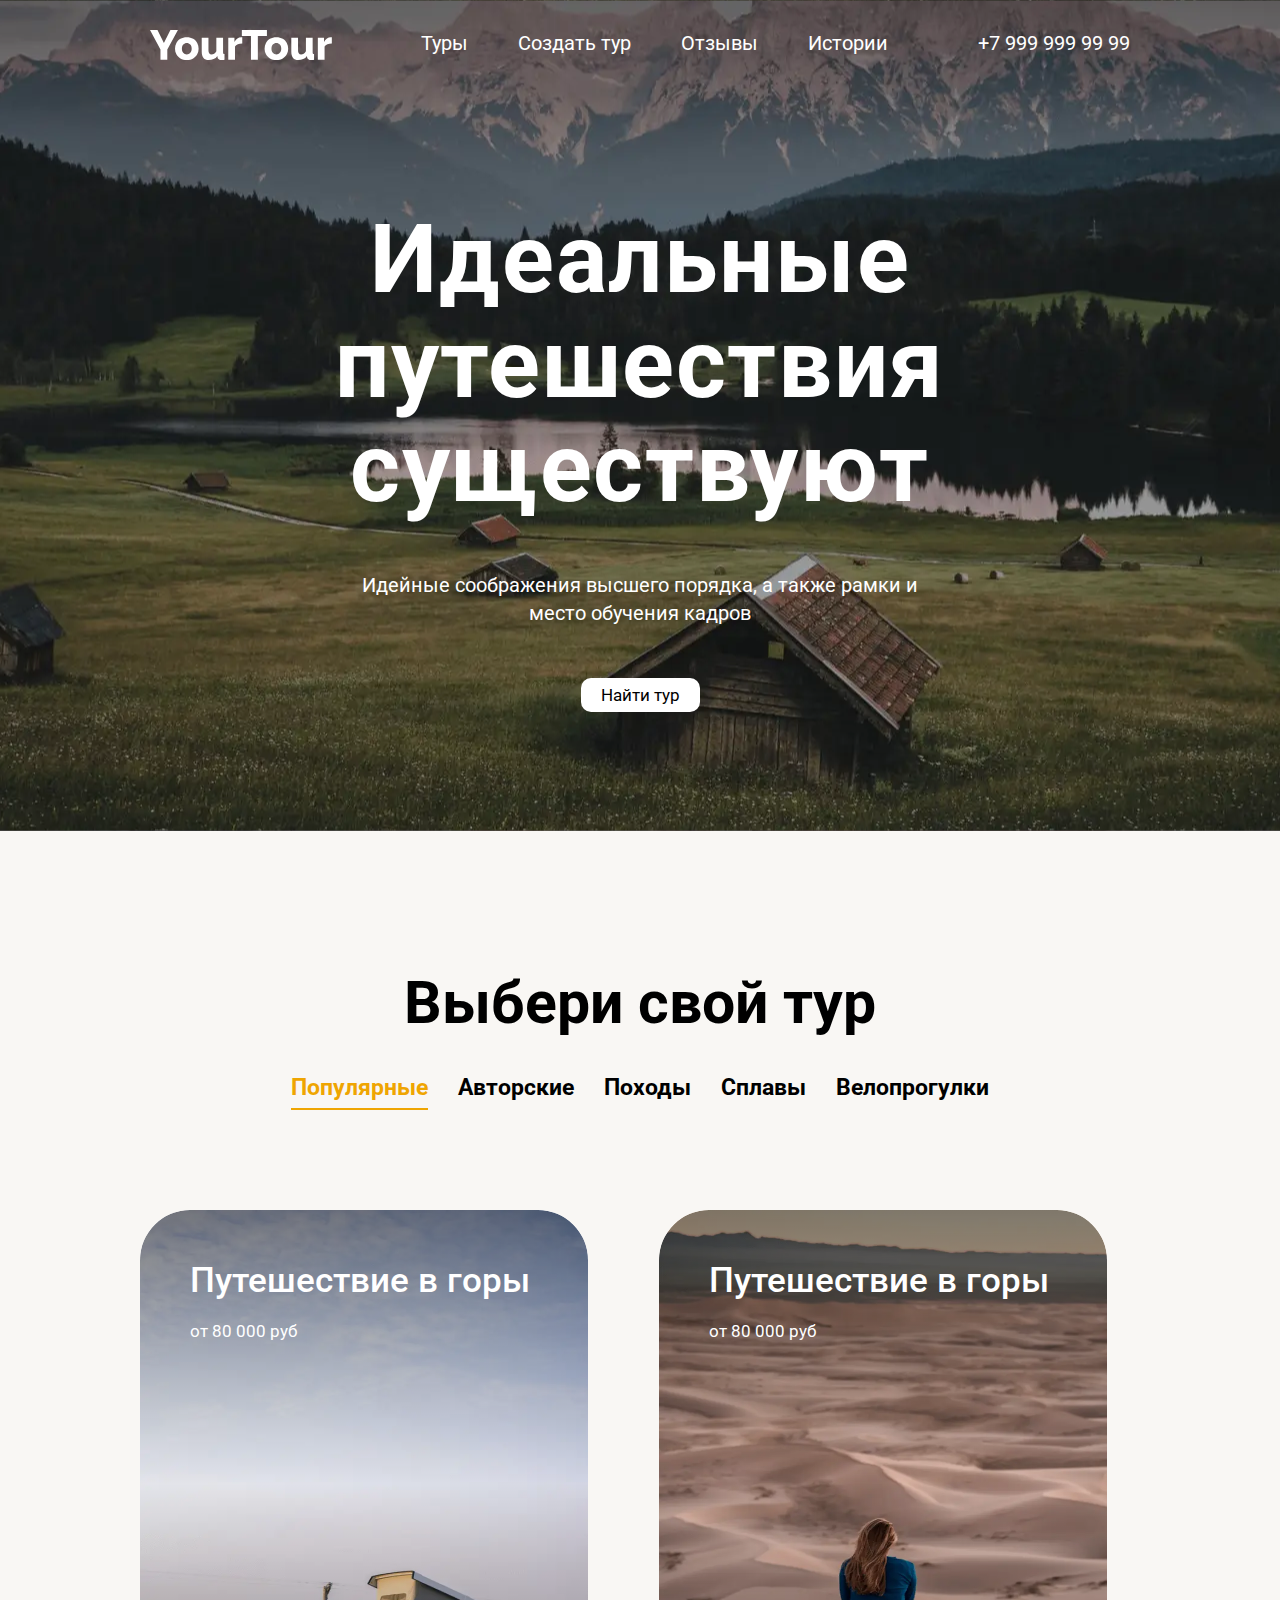
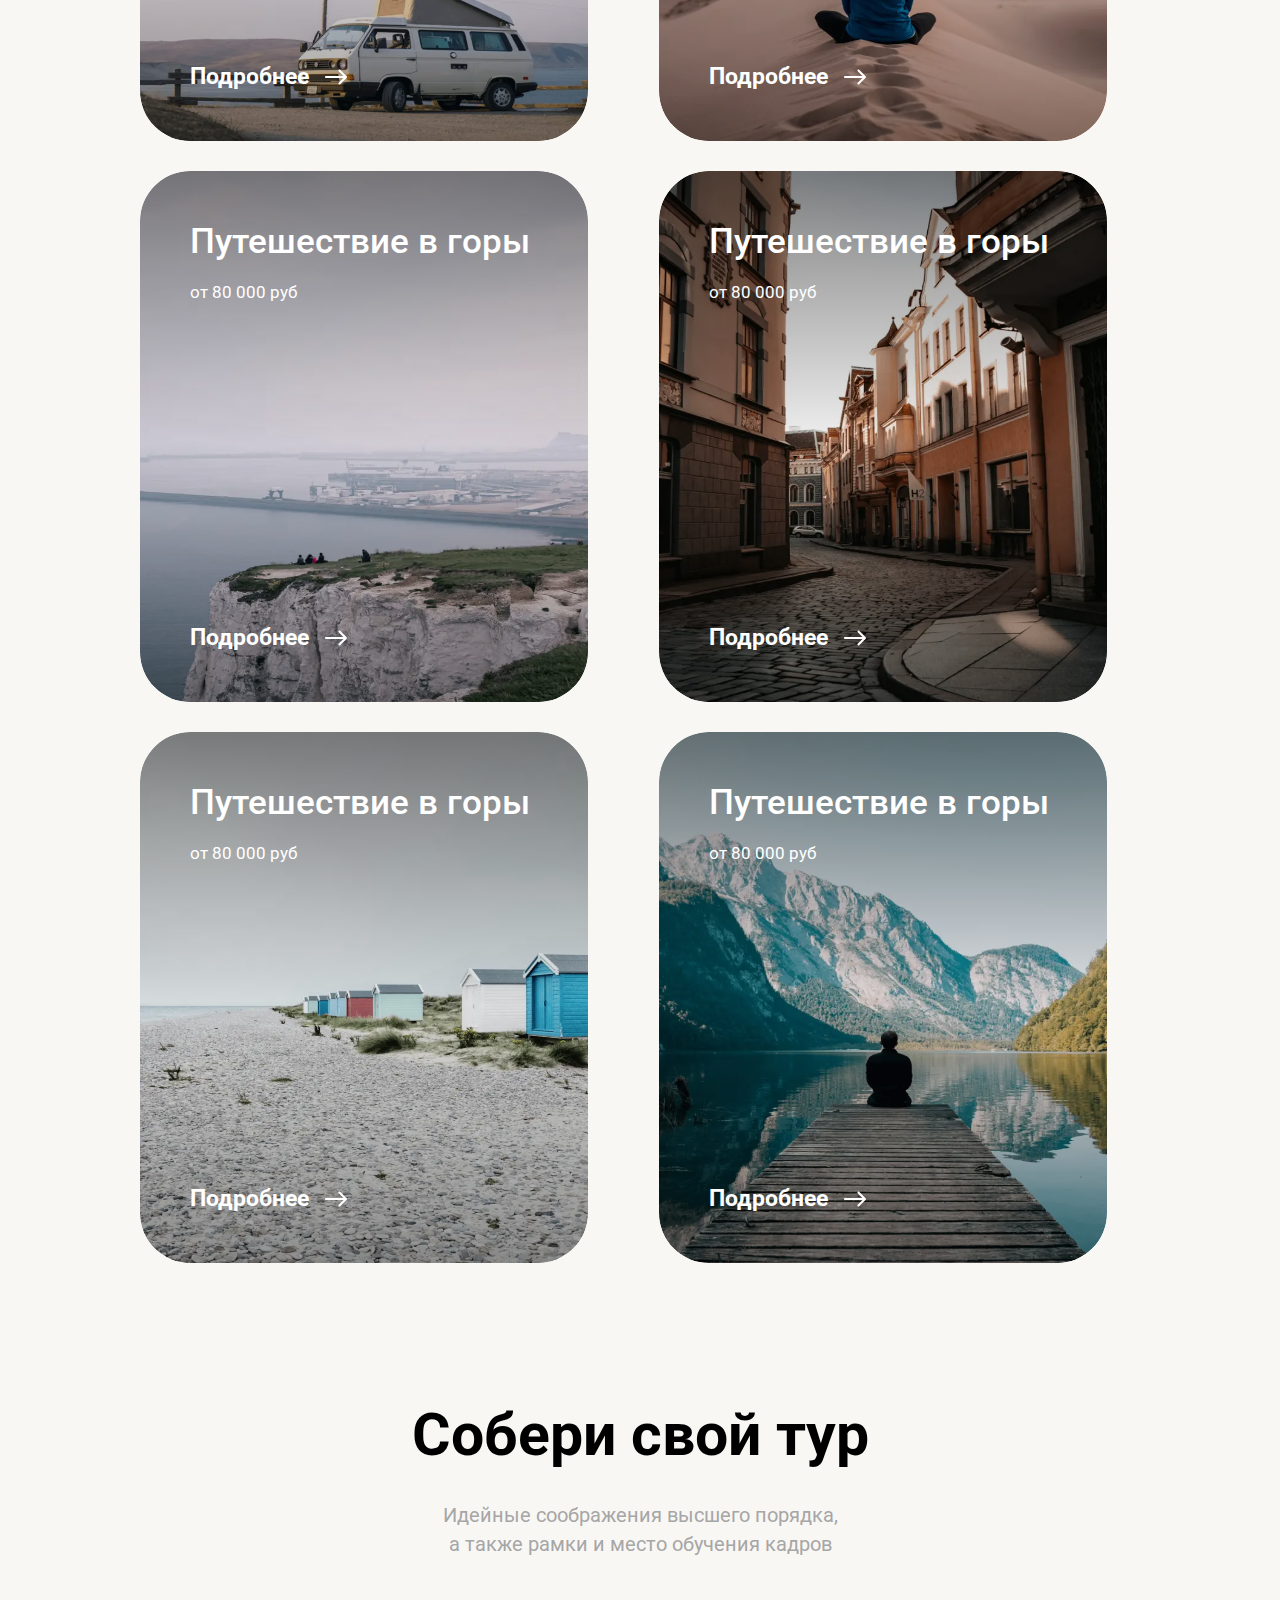
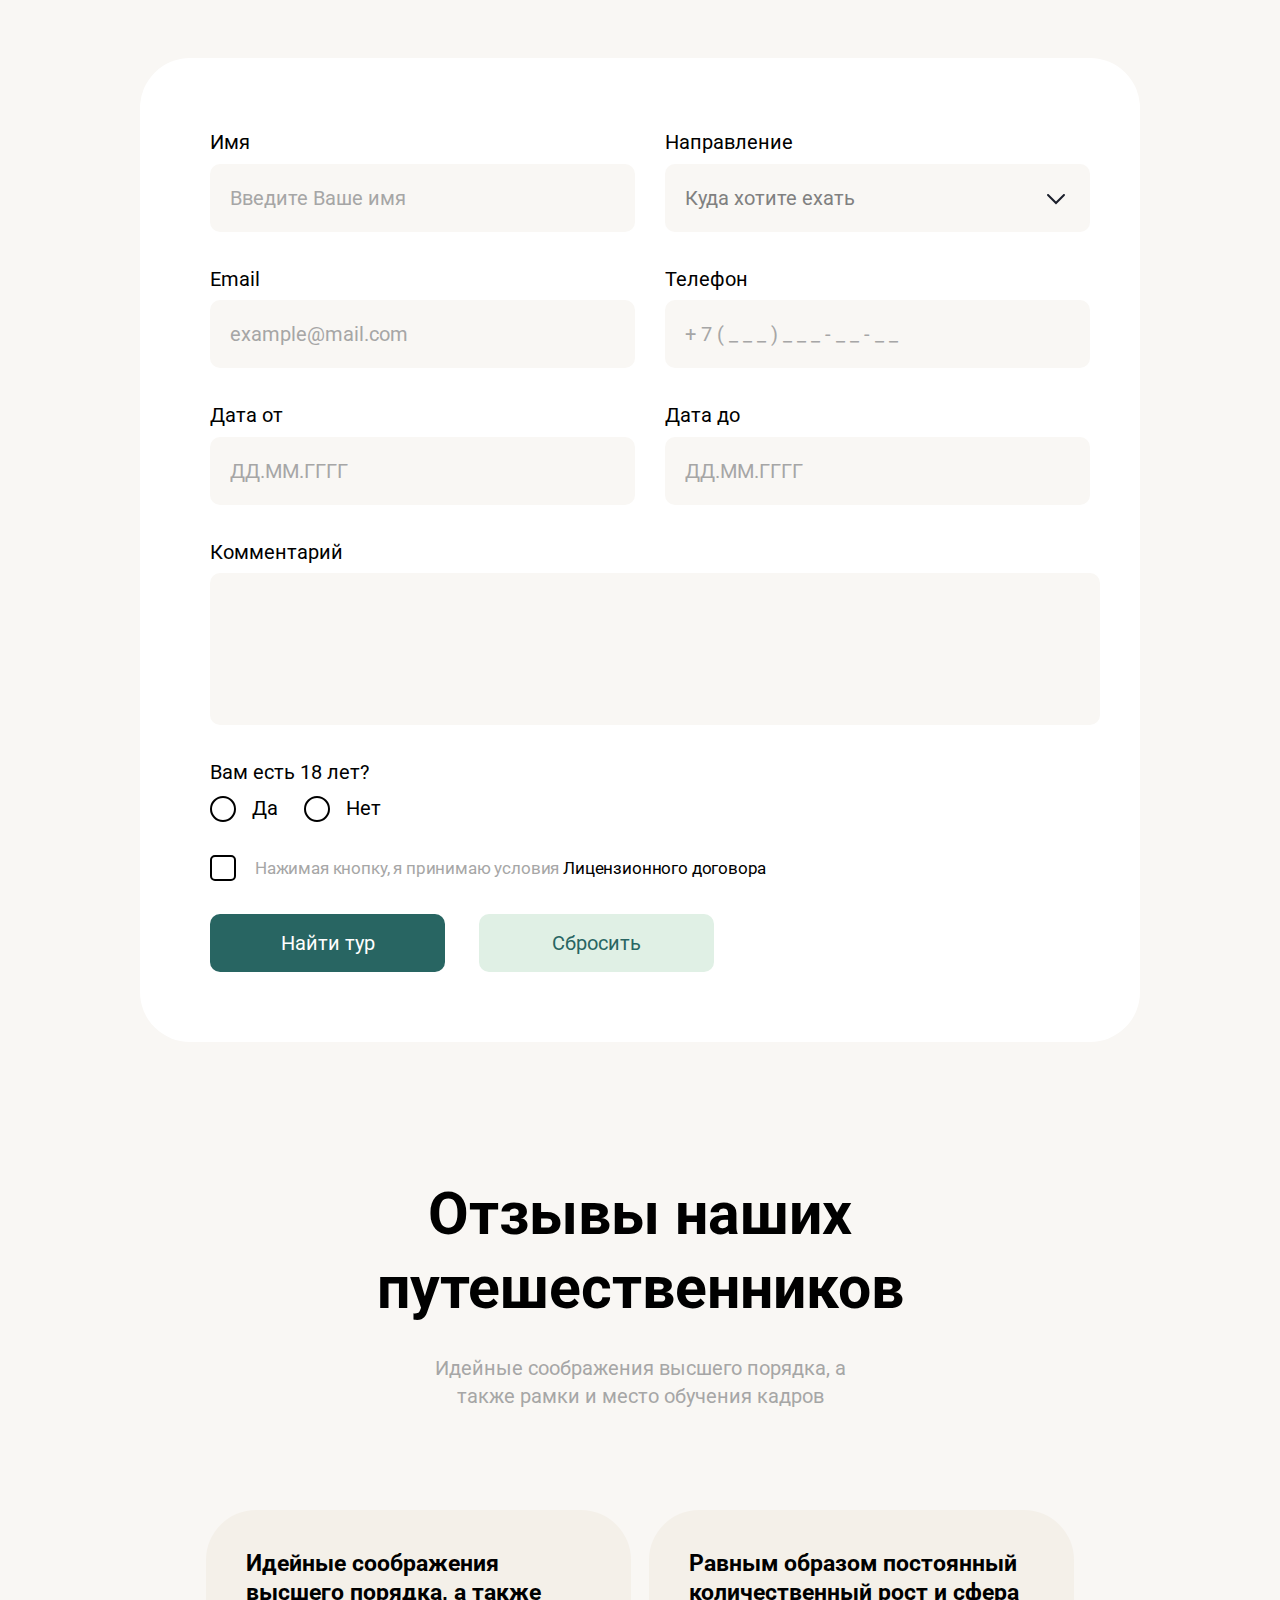
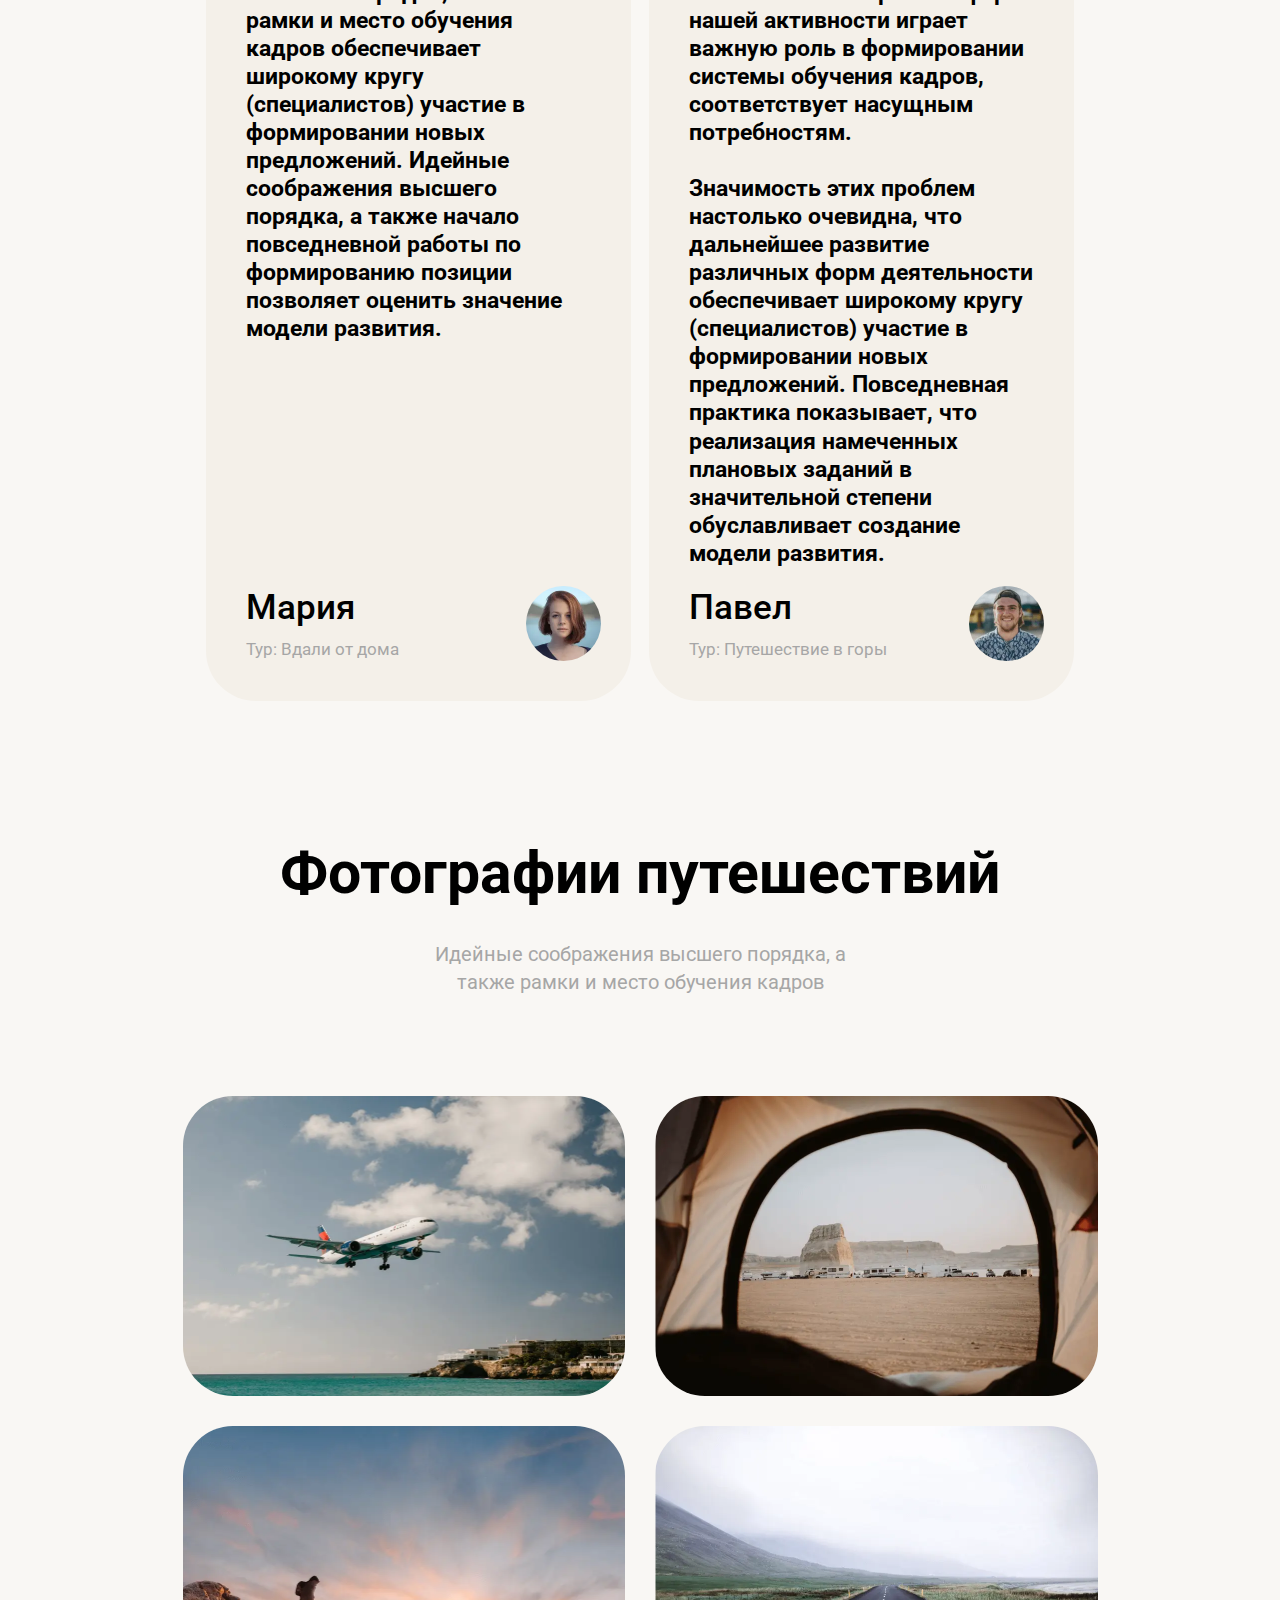
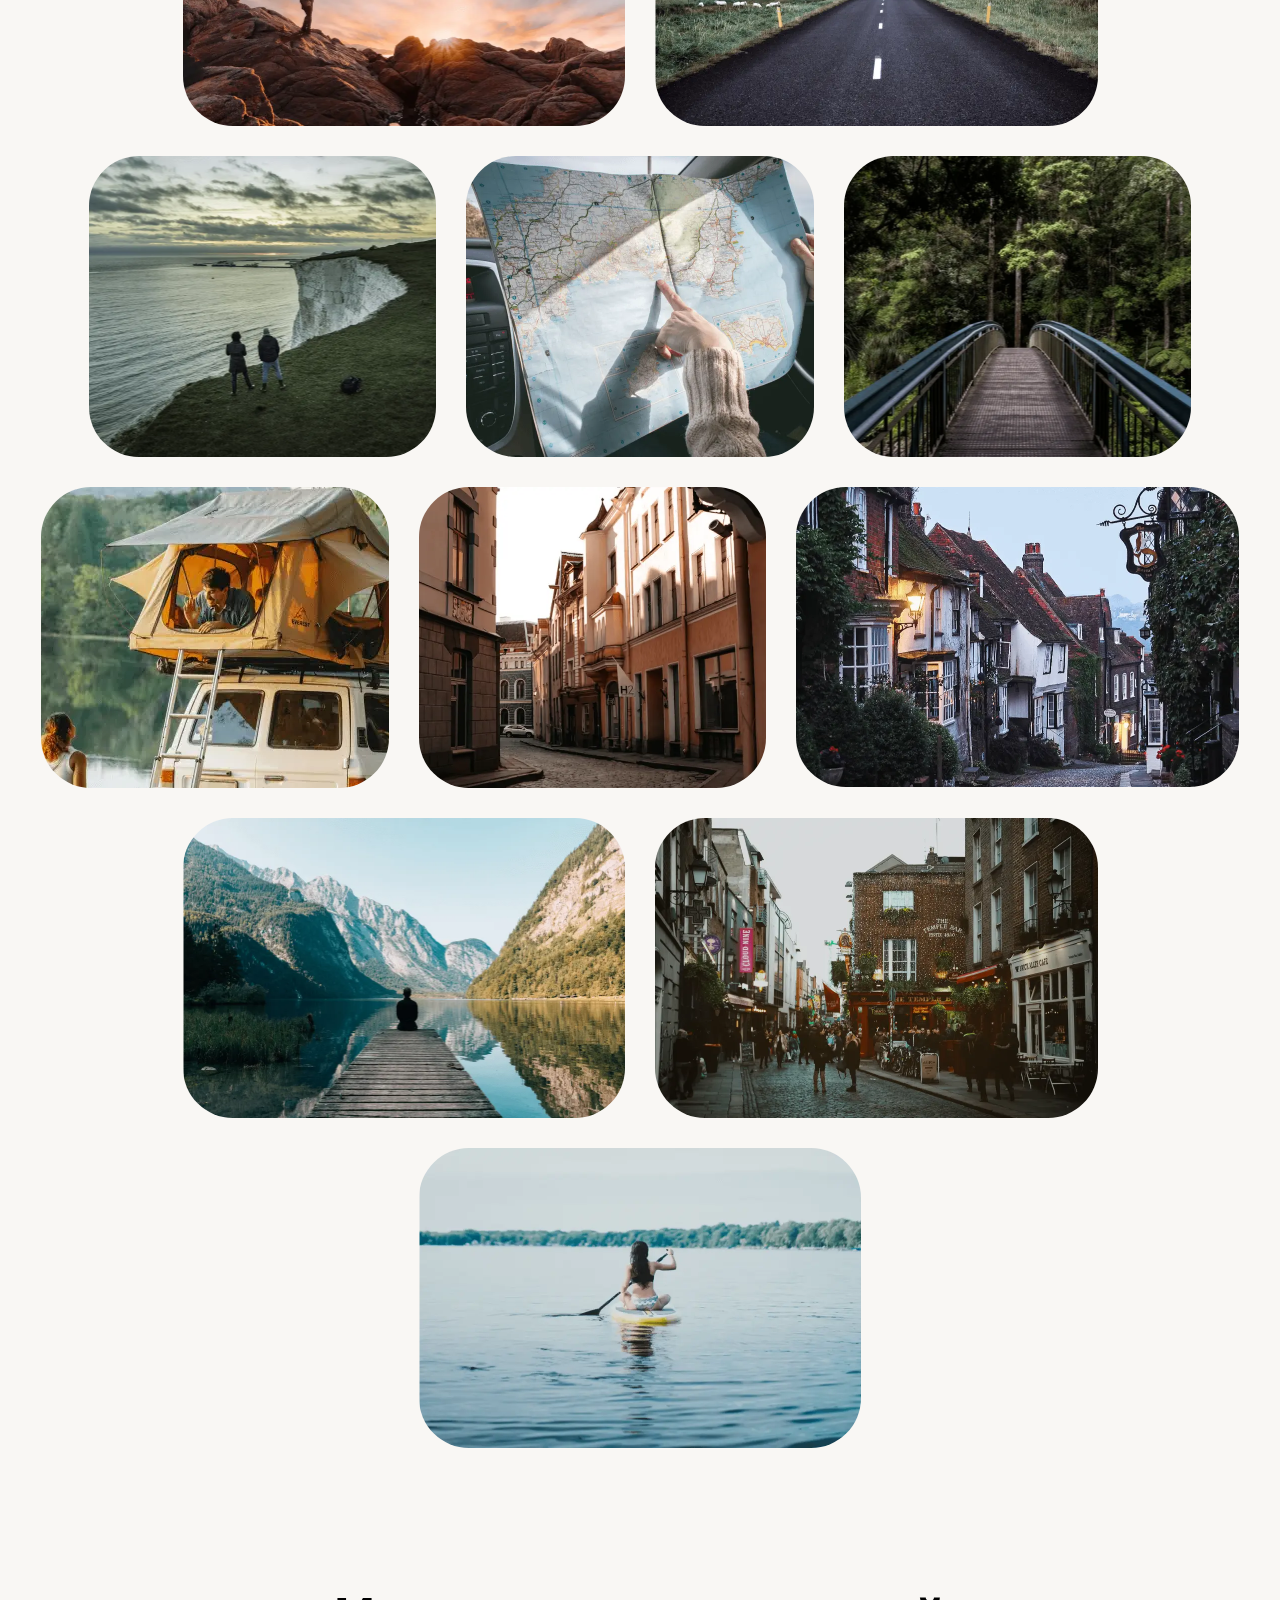
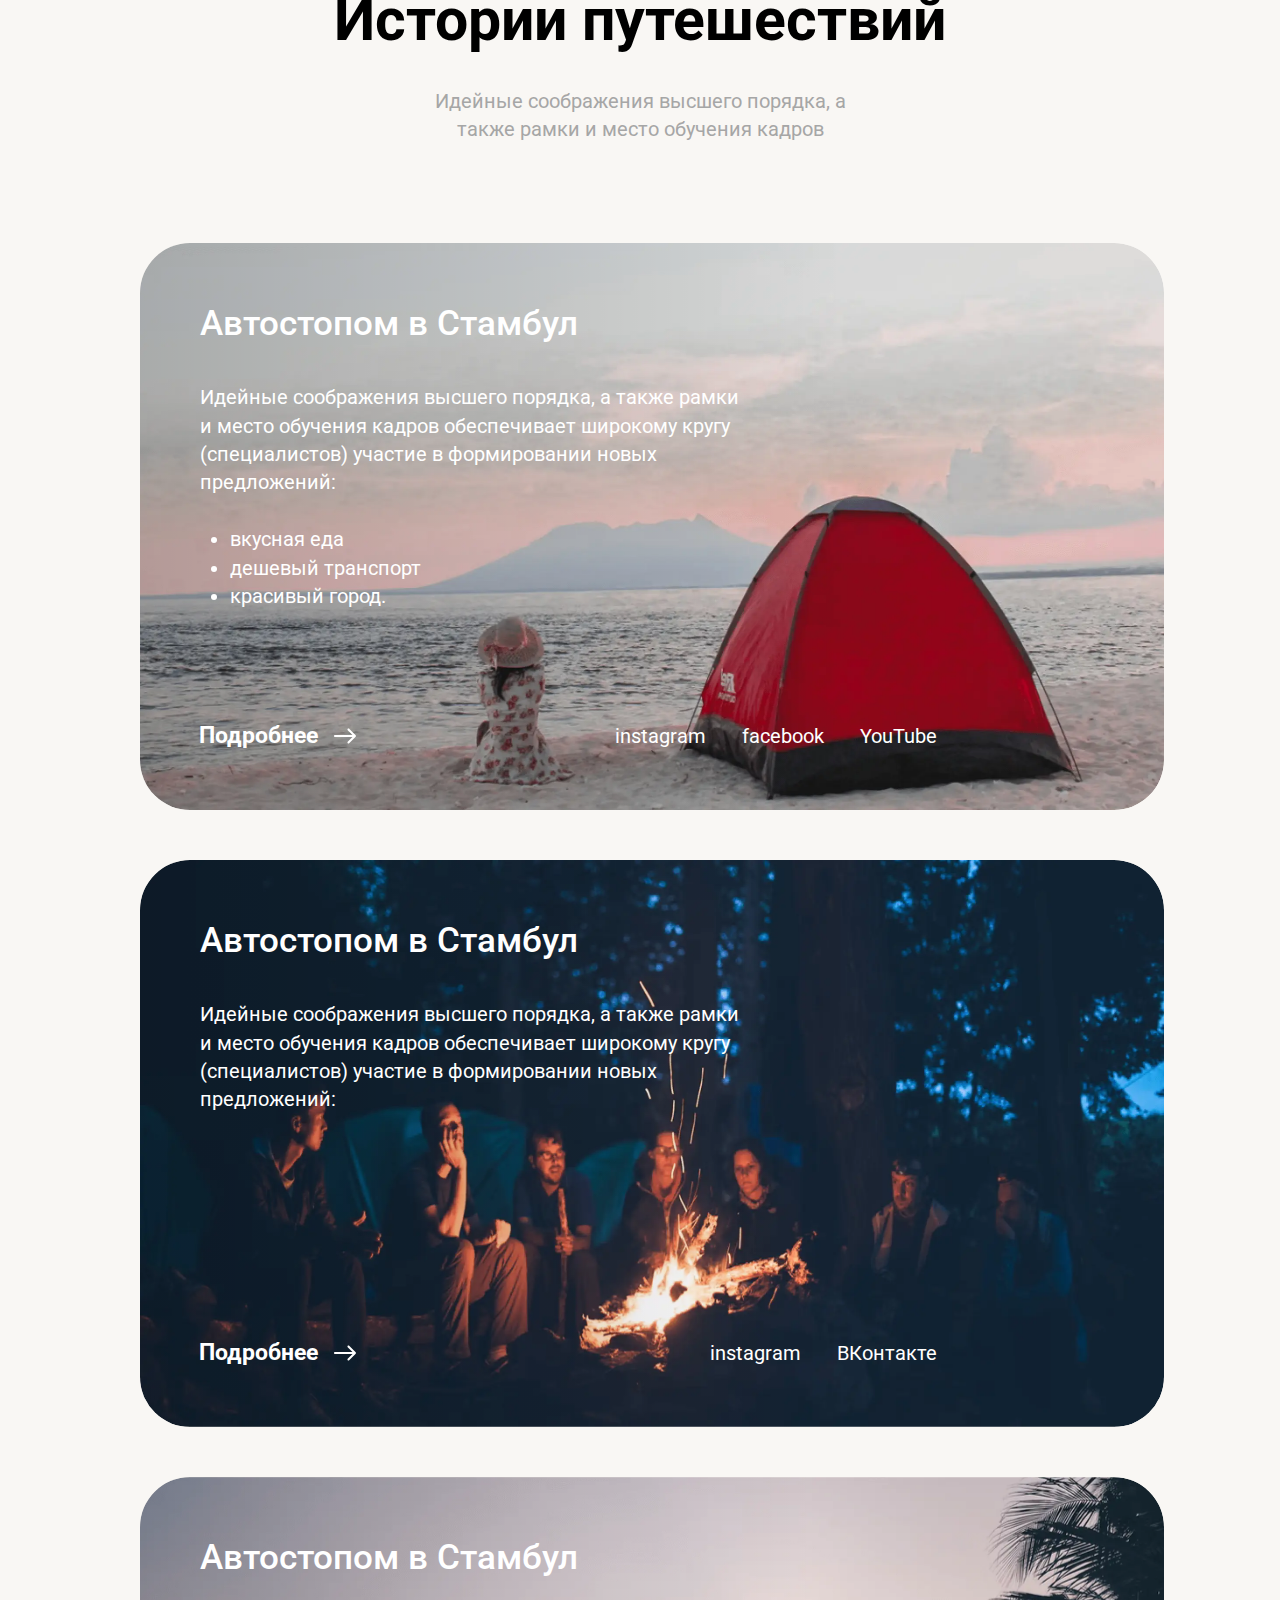
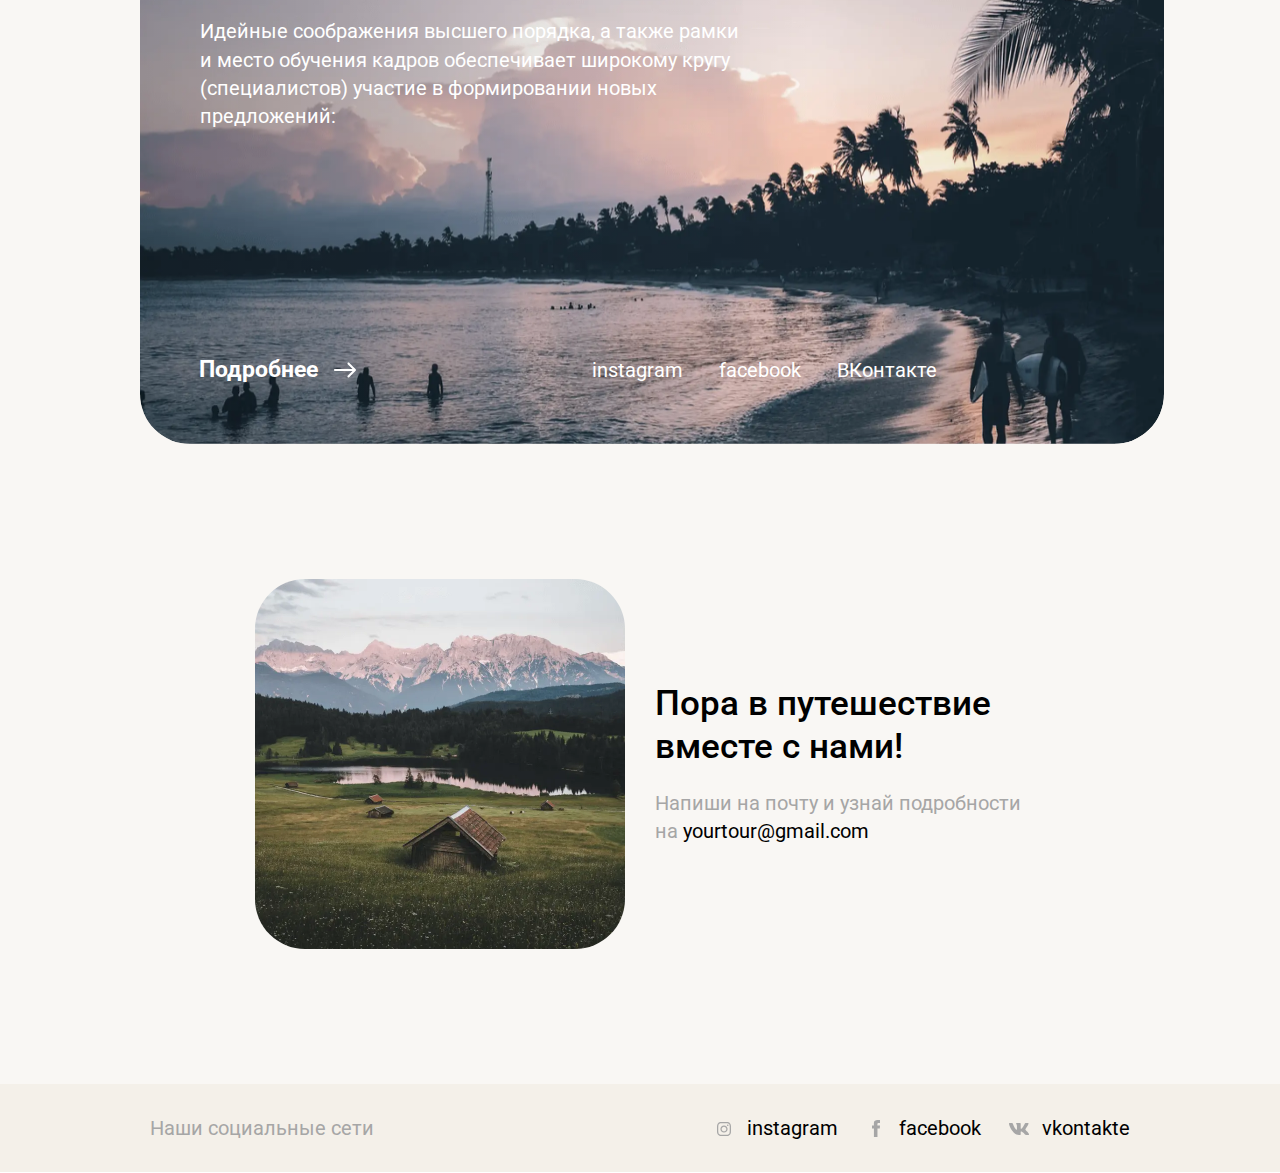
==== commit 28fb53d0: "change" ====
--- a/index.html
+++ b/index.html
@@ -17,12 +17,12 @@
             <img class="logo" src="./images/YourTour.svg" />
             <img class="logo black-logo" src="./images/black_logo.svg" />
             <div class="header__items">
-                <p>Туры</p>
-                <p>Создать тур</p>
-                <p>Отзывы</p>
-                <p>Истории</p>
-            </div>
-            <p>+7 999 999 99 99</p>
+                <a href="#tours">Туры</a>
+                <a href="#create-tour">Создать тур</a>
+                <a href="#review">Отзывы</a>
+                <a href="#history">Истории</a>
+            </div>
+            <a href="tel:+79999999999">+7 999 999 99 99</a>
         </div>
         <div class="header__banner">
             <p class="header__title">Идеальные путешествия существуют</p>
@@ -31,7 +31,7 @@
         </div>
     </header>
     <div class="main">
-        <div class="list">
+        <div  id="tours" class="list">
             <h2 class="list__title">Выбери свой тур</h2>
             <div class="list__tabs">
                 <p class="tab-active">Популярные</p>
@@ -110,7 +110,7 @@
 
             </div>
         </div>
-        <div class="form-block">
+        <div  id="create-tour" class="form-block">
             <h2 class="block-title">Собери свой тур</h2>
             <p class="block-subtitle">Идейные соображения высшего порядка, а также рамки и место обучения кадров</p>
             <form class="form">
@@ -148,7 +148,7 @@
                 </div>
                 <div class="form__item item_comment">
                     <label for="comment" class="item_title">Комментарий</label>
-                    <input id="comment" class="form__input-comment" />
+                    <textarea id="comment" class="form__input-comment"></textarea>
                 </div>
                 <div class="form__radio">
                     <p class="item_title">Вам есть 18 лет?</p>
@@ -174,7 +174,7 @@
                 </div>
             </form>
         </div>
-        <div class="reviews">
+        <div id="review" class="reviews">
             <h2 class="block-title">Отзывы наших путешественников</h2>
             <p class="block-subtitle">Идейные соображения высшего порядка, а также рамки и место обучения кадров</p>
             <div class="reviews__cards">
@@ -230,7 +230,7 @@
                 <img class="gallery__item hide" src="./images/travel photo-12.webp" />
             </div>
         </div>
-        <div class="list-history">
+        <div id="history" class="list-history">
             <h2 class="block-title">Истории путешествий</h2>
             <p class="block-subtitle">Идейные соображения высшего порядка, а также рамки и место обучения кадров</p>
             <div class="list-history__cards">
@@ -308,7 +308,7 @@
             <div class="email_info">
                 <p class="email_title">Пора в путешествие вместе с нами!</p>
                 <p class="email_subtitle">Напиши на почту и узнай подробности на
-                    <button class="email_btn">yourtour@gmail.com </button>
+                    <a href="mailto:yourtour@gmail.com" class="email_btn">yourtour@gmail.com </a>
                 </p>
             </div>
 
@@ -317,18 +317,18 @@
             <div class="navigation__container">
                 <p class="navigation__title">Наши социальные сети</p>
                 <div class="social">
-                    <div class="navigation__social">
+                    <button class="navigation__social">
                         <img class="social_icon" src="./images/inst.svg" />
                         <p class="social_name">instagram</p>
-                    </div>
-                    <div class="navigation__social">
+                    </button>
+                    <button class="navigation__social">
                         <img class="social_icon" src="./images/fb.svg" />
                         <p class="social_name">facebook</p>
-                    </div>
-                    <div class="navigation__social">
+                    </button>
+                    <button class="navigation__social">
                         <img class="social_icon" src="./images/vk.svg" />
                         <p class="social_name">vkontakte</p>
-                    </div>
+                    </button>
                 </div>
 
             </div>
@@ -337,4 +337,4 @@
     <script src="./yourTour.js"></script>
 </body>
 
-</html>
+</html>--- a/yourTour.css
+++ b/yourTour.css
@@ -3,6 +3,7 @@
   padding: 0;
   margin: 0;
   box-sizing: border-box;
+  scroll-behavior: smooth;
 }
 * body {
   max-width: 1920px;
@@ -13,12 +14,12 @@
   max-width: 1920px;
   width: 100%;
 }
-@media (max-width: 1024px) {
+@media screen and (max-width: 1024px) {
   * body header {
-    width: 1024px;
-  }
-}
-@media (max-width: 360px) {
+    width: 100vw;
+  }
+}
+@media screen and (max-width: 360px) {
   * body header {
     width: 360px;
     height: 488px;
@@ -29,7 +30,7 @@
   width: 181.84px;
   cursor: pointer;
 }
-@media (max-width: 360px) {
+@media screen and (max-width: 360px) {
   * body header .logo {
     width: 133px;
   }
@@ -52,13 +53,24 @@
   margin: 0 auto;
   padding: 28.88px 0;
 }
-@media (max-width: 1024px) {
+@media screen and (max-width: 1280px) {
+  * body header .header__navigation {
+    column-gap: 7vw;
+  }
+}
+@media screen and (max-width: 1024px) {
   * body header .header__navigation {
     width: 100%;
     column-gap: 82.58px;
   }
 }
-@media (max-width: 360px) {
+@media screen and (max-width: 930px) {
+  * body header .header__navigation {
+    column-gap: 3vw;
+    justify-content: space-around;
+  }
+}
+@media screen and (max-width: 360px) {
   * body header .header__navigation {
     font-family: "Roboto";
     color: white;
@@ -67,34 +79,54 @@
     line-height: 30.72px;
     padding: 33px 20px;
     column-gap: 63px;
-  }
-}
-* body header .header__navigation p {
+    justify-content: center;
+  }
+}
+* body header .header__navigation a {
   cursor: pointer;
   height: 28px;
-}
-* body header .header__navigation p:hover {
-  text-decoration: underline;
-}
-@media (max-width: 360px) {
-  * body header .header__navigation p {
+  font-family: "Roboto";
+  color: white;
+  font-size: 20px;
+  font-weight: 400;
+  line-height: 28.4px;
+  text-decoration: none;
+  transition: 0.5s;
+  position: relative;
+}
+* body header .header__navigation a::after {
+  position: absolute;
+  content: "";
+  left: 0;
+  bottom: 0;
+  display: block;
+  width: 0;
+  height: 1px;
+  background: white;
+  transition: 0.5s;
+}
+* body header .header__navigation a:hover::after {
+  width: 100%;
+}
+@media screen and (max-width: 360px) {
+  * body header .header__navigation a {
     text-wrap: nowrap;
   }
 }
 * body header .header__navigation .header__items {
   display: flex;
 }
-@media (max-width: 360px) {
+@media screen and (max-width: 930px) {
   * body header .header__navigation .header__items {
     display: none;
   }
 }
-* body header .header__navigation .header__items p:not(:last-child) {
+* body header .header__navigation .header__items a:not(:last-child) {
   margin-right: 50px;
   white-space: nowrap;
 }
-@media (max-width: 1024px) {
-  * body header .header__navigation .header__items p:not(:last-child) {
+@media screen and (max-width: 1024px) {
+  * body header .header__navigation .header__items a:not(:last-child) {
     margin-right: 30px;
   }
 }
@@ -108,6 +140,16 @@
   font-weight: 400;
   line-height: 28.4px;
   z-index: 100;
+}
+* body header .header_fixed a {
+  font-family: "Roboto";
+  color: black;
+  font-size: 20px;
+  font-weight: 400;
+  line-height: 28.4px;
+}
+* body header .header_fixed a::after {
+  background-color: black;
 }
 * body header .header__banner {
   width: 100%;
@@ -118,7 +160,7 @@
   flex-direction: column;
   align-items: center;
 }
-@media (max-width: 360px) {
+@media screen and (max-width: 360px) {
   * body header .header__banner {
     height: 491px;
   }
@@ -134,7 +176,13 @@
   margin-top: 207px;
   letter-spacing: 0.1rem;
 }
-@media (max-width: 360px) {
+@media screen and (max-width: 930px) {
+  * body header .header__banner .header__title {
+    font-size: 11vw;
+    width: 80vw;
+  }
+}
+@media screen and (max-width: 360px) {
   * body header .header__banner .header__title {
     font-family: "Roboto";
     color: white;
@@ -155,12 +203,17 @@
   text-align: center;
   margin-top: 50px;
 }
-@media (max-width: 1024px) {
+@media screen and (max-width: 1024px) {
   * body header .header__banner .header__subtitle {
     width: 442px;
   }
 }
-@media (max-width: 360px) {
+@media screen and (max-width: 930px) {
+  * body header .header__banner .header__subtitle {
+    width: 80vw;
+  }
+}
+@media screen and (max-width: 360px) {
   * body header .header__banner .header__subtitle {
     font-family: "Roboto";
     color: white;
@@ -183,6 +236,7 @@
   margin-top: 50px;
   border-radius: 10px;
   cursor: pointer;
+  transition: 0.5s;
 }
 * body header .header__banner .header__button:hover {
   background-color: #EFA501;
@@ -192,7 +246,7 @@
   background-color: #F8E6BE;
   color: black;
 }
-@media (max-width: 360px) {
+@media screen and (max-width: 360px) {
   * body header .header__banner .header__button {
     font-family: "Roboto";
     color: black;
@@ -214,7 +268,17 @@
   text-align: center;
   margin-bottom: 30px;
 }
-@media (max-width: 360px) {
+@media screen and (max-width: 620px) {
+  * body .main .block-title {
+    font-size: 40px;
+  }
+}
+@media screen and (max-width: 420px) {
+  * body .main .block-title {
+    font-size: 36px;
+  }
+}
+@media screen and (max-width: 360px) {
   * body .main .block-title {
     font-family: "Roboto";
     color: black;
@@ -236,7 +300,12 @@
   width: 418px;
   margin: auto;
 }
-@media (max-width: 360px) {
+@media screen and (max-width: 930px) {
+  * body .main .block-subtitle {
+    width: 80vw;
+  }
+}
+@media screen and (max-width: 360px) {
   * body .main .block-subtitle {
     font-family: "Roboto";
     color: #A6A6A6;
@@ -252,12 +321,27 @@
   margin-right: auto;
   padding: 135px 0;
 }
-@media (max-width: 1024px) {
+@media screen and (max-width: 1280px) {
+  * body .main .list {
+    width: 1000px;
+  }
+}
+@media screen and (max-width: 1024px) {
   * body .main .list {
     width: 918px;
   }
 }
-@media (max-width: 360px) {
+@media screen and (max-width: 930px) {
+  * body .main .list {
+    width: 800px;
+  }
+}
+@media screen and (max-width: 800px) {
+  * body .main .list {
+    width: 95vw;
+  }
+}
+@media screen and (max-width: 360px) {
   * body .main .list {
     padding: 77px 0;
     width: 360px;
@@ -271,7 +355,12 @@
   line-height: 73.16px;
   text-align: center;
 }
-@media (max-width: 360px) {
+@media screen and (max-width: 930px) {
+  * body .main .list .list__title {
+    font-size: 8vw;
+  }
+}
+@media screen and (max-width: 360px) {
   * body .main .list .list__title {
     font-family: "Roboto";
     color: black;
@@ -288,17 +377,26 @@
   margin-bottom: 100px;
   margin-top: 35px;
 }
-@media (max-width: 360px) {
+@media screen and (max-width: 510px) {
+  * body .main .list .list__tabs {
+    flex-wrap: wrap;
+  }
+}
+@media screen and (max-width: 360px) {
   * body .main .list .list__tabs {
     width: 330px;
-    flex-wrap: wrap;
     margin: 30px auto 58px;
   }
 }
 * body .main .list .list__tabs p:not(:last-child) {
   margin-right: 30px;
 }
-@media (max-width: 360px) {
+@media screen and (max-width: 700px) {
+  * body .main .list .list__tabs p:not(:last-child) {
+    margin-right: 15px;
+  }
+}
+@media screen and (max-width: 360px) {
   * body .main .list .list__tabs p:not(:last-child) {
     margin-right: 10px;
   }
@@ -310,8 +408,19 @@
   font-weight: 700;
   line-height: 28.06px;
   cursor: pointer;
-}
-@media (max-width: 360px) {
+  position: relative;
+}
+@media screen and (max-width: 700px) {
+  * body .main .list .list__tabs .tab {
+    font-size: 3vw;
+  }
+}
+@media screen and (max-width: 510px) {
+  * body .main .list .list__tabs .tab {
+    font-size: 5vw;
+  }
+}
+@media screen and (max-width: 360px) {
   * body .main .list .list__tabs .tab {
     font-family: "Roboto";
     color: black;
@@ -322,8 +431,19 @@
     padding: 0;
   }
 }
-* body .main .list .list__tabs .tab:hover {
-  border-bottom: 2px solid black;
+* body .main .list .list__tabs .tab::after {
+  position: absolute;
+  content: "";
+  left: 0;
+  bottom: 0;
+  display: block;
+  width: 0;
+  height: 1px;
+  background: black;
+  transition: 0.5s;
+}
+* body .main .list .list__tabs .tab:hover::after {
+  width: 100%;
 }
 * body .main .list .list__tabs .tab-active {
   font-family: "Roboto";
@@ -335,7 +455,17 @@
   cursor: pointer;
   padding-bottom: 6px;
 }
-@media (max-width: 360px) {
+@media screen and (max-width: 700px) {
+  * body .main .list .list__tabs .tab-active {
+    font-size: 3vw;
+  }
+}
+@media screen and (max-width: 510px) {
+  * body .main .list .list__tabs .tab-active {
+    font-size: 5vw;
+  }
+}
+@media screen and (max-width: 360px) {
   * body .main .list .list__tabs .tab-active {
     font-family: "Roboto";
     color: #EFA501;
@@ -352,16 +482,26 @@
   row-gap: 30px;
   column-gap: 30px;
 }
-@media (max-width: 1024px) {
+@media screen and (max-width: 1280px) {
+  * body .main .list .list__grid {
+    grid-template-columns: repeat(2, 1fr);
+    column-gap: 3vw;
+  }
+}
+@media screen and (max-width: 1024px) {
   * body .main .list .list__grid {
     grid-template-columns: repeat(2, 1fr);
     row-gap: 18px;
     column-gap: 18px;
   }
 }
-@media (max-width: 360px) {
+@media screen and (max-width: 930px) {
   * body .main .list .list__grid {
     grid-template-columns: repeat(1, 1fr);
+  }
+}
+@media screen and (max-width: 360px) {
+  * body .main .list .list__grid {
     row-gap: 18px;
   }
 }
@@ -373,12 +513,22 @@
   overflow: hidden;
   border-radius: 50px;
 }
-@media (max-width: 1024px) {
+@media screen and (max-width: 1280px) {
+  * body .main .list .list__grid .list__item {
+    width: 35vw;
+  }
+}
+@media screen and (max-width: 1024px) {
   * body .main .list .list__grid .list__item {
     width: 450px;
   }
 }
-@media (max-width: 360px) {
+@media screen and (max-width: 930px) {
+  * body .main .list .list__grid .list__item {
+    width: 90vw;
+  }
+}
+@media screen and (max-width: 360px) {
   * body .main .list .list__grid .list__item {
     width: 318px;
     height: 318px;
@@ -390,19 +540,33 @@
   transform: scale(1.2);
   transition: all 300ms ease-in;
 }
+* body .main .list .list__grid .list__item:hover .list__btn {
+  background-color: #286562;
+  border-radius: 50px;
+}
 * body .main .list .list__grid .list__item .list__image {
   width: 370px;
   height: 531px;
   border-radius: 50px;
   transition: all 300ms ease-out;
 }
-@media (max-width: 1024px) {
+@media screen and (max-width: 1280px) {
+  * body .main .list .list__grid .list__item .list__image {
+    width: 35vw;
+  }
+}
+@media screen and (max-width: 1024px) {
   * body .main .list .list__grid .list__item .list__image {
     width: 450px;
     object-fit: cover;
   }
 }
-@media (max-width: 360px) {
+@media screen and (max-width: 930px) {
+  * body .main .list .list__grid .list__item .list__image {
+    width: 90vw;
+  }
+}
+@media screen and (max-width: 360px) {
   * body .main .list .list__grid .list__item .list__image {
     width: 318px;
     height: 318px;
@@ -419,12 +583,22 @@
   padding: 50px;
   background: linear-gradient(360deg, rgba(0, 0, 0, 0.4) 0%, rgba(0, 0, 0, 0.06) 48.44%, rgba(0, 0, 0, 0.5) 100%);
 }
-@media (max-width: 1024px) {
+@media screen and (max-width: 1280px) {
+  * body .main .list .list__grid .list__item .list__absolute {
+    width: 35vw;
+  }
+}
+@media screen and (max-width: 1024px) {
   * body .main .list .list__grid .list__item .list__absolute {
     width: 450px;
   }
 }
-@media (max-width: 360px) {
+@media screen and (max-width: 930px) {
+  * body .main .list .list__grid .list__item .list__absolute {
+    width: 90vw;
+  }
+}
+@media screen and (max-width: 360px) {
   * body .main .list .list__grid .list__item .list__absolute {
     width: 318px;
     height: 318px;
@@ -440,7 +614,7 @@
   line-height: 42.7px;
   margin-bottom: 16px;
 }
-@media (max-width: 360px) {
+@media screen and (max-width: 360px) {
   * body .main .list .list__grid .list__item .list__absolute .list__subtitle {
     font-family: "Roboto";
     color: white;
@@ -458,7 +632,7 @@
   font-weight: 400;
   line-height: 24.14px;
 }
-@media (max-width: 360px) {
+@media screen and (max-width: 360px) {
   * body .main .list .list__grid .list__item .list__absolute .list__price {
     font-family: "Roboto";
     color: white;
@@ -478,8 +652,9 @@
   width: 199px;
   padding: 7px 20px;
   cursor: pointer;
-}
-@media (max-width: 360px) {
+  transition: 0.5s;
+}
+@media screen and (max-width: 360px) {
   * body .main .list .list__grid .list__item .list__btn {
     width: 123px;
     bottom: 26px;
@@ -491,10 +666,13 @@
   background-color: #286562;
   border-radius: 50px;
 }
-@media (max-width: 360px) {
+@media screen and (max-width: 360px) {
   * body .main .list .list__grid .list__item .list__btn:hover {
     background-color: transparent;
   }
+}
+* body .main .list .list__grid .list__item .list__btn:active {
+  background-color: #EFA501;
 }
 * body .main .list .list__grid .list__item .list__btn .list__text-btn {
   font-family: "Roboto";
@@ -504,7 +682,7 @@
   line-height: 28.06px;
   margin-right: 15px;
 }
-@media (max-width: 360px) {
+@media screen and (max-width: 360px) {
   * body .main .list .list__grid .list__item .list__btn .list__text-btn {
     font-family: "Roboto";
     color: white;
@@ -517,13 +695,24 @@
   width: 1170px;
   margin: 0 auto;
   padding-bottom: 135px;
-}
-@media (max-width: 1024px) {
+  scroll-margin-top: 100px;
+}
+@media screen and (max-width: 1280px) {
+  * body .main .form-block {
+    width: 1000px;
+  }
+}
+@media screen and (max-width: 1024px) {
   * body .main .form-block {
     width: 918px;
   }
 }
-@media (max-width: 360px) {
+@media screen and (max-width: 930px) {
+  * body .main .form-block {
+    width: 95vw;
+  }
+}
+@media screen and (max-width: 360px) {
   * body .main .form-block {
     width: 318px;
     padding-bottom: 75px;
@@ -531,6 +720,11 @@
 }
 * body .main .form-block .block-subtitle {
   text-wrap: balance;
+}
+@media screen and (max-width: 930px) {
+  * body .main .form-block .block-subtitle {
+    width: 100%;
+  }
 }
 * body .main .form-block .form {
   display: grid;
@@ -542,13 +736,13 @@
   padding: 70px;
   border-radius: 50px;
 }
-@media (max-width: 1024px) {
+@media screen and (max-width: 1024px) {
   * body .main .form-block .form {
     padding: 60px;
     grid-column-gap: 20px;
   }
 }
-@media (max-width: 360px) {
+@media screen and (max-width: 360px) {
   * body .main .form-block .form {
     display: block;
     align-items: center;
@@ -562,12 +756,22 @@
   display: flex;
   flex-direction: column;
 }
-@media (max-width: 1024px) {
+@media screen and (max-width: 1280px) {
+  * body .main .form-block .form .form__item {
+    width: 425px;
+  }
+}
+@media screen and (max-width: 1024px) {
   * body .main .form-block .form .form__item {
     width: 389px;
   }
 }
-@media (max-width: 360px) {
+@media screen and (max-width: 930px) {
+  * body .main .form-block .form .form__item {
+    width: 35vw;
+  }
+}
+@media screen and (max-width: 360px) {
   * body .main .form-block .form .form__item {
     width: 278px;
     height: 74px;
@@ -582,7 +786,7 @@
   background-repeat: no-repeat, repeat;
   background-position: right 21px top 50%, 0 0;
 }
-@media (max-width: 360px) {
+@media screen and (max-width: 360px) {
   * body .main .form-block .form .form__item select {
     background-position: right 11px top 50%, 0 0;
   }
@@ -597,12 +801,22 @@
   width: 500px;
   height: 68px;
 }
-@media (max-width: 1024px) {
+@media screen and (max-width: 1280px) {
+  * body .main .form-block .form .form__item .form__input {
+    width: 425px;
+  }
+}
+@media screen and (max-width: 1024px) {
   * body .main .form-block .form .form__item .form__input {
     width: 389px;
   }
 }
-@media (max-width: 360px) {
+@media screen and (max-width: 930px) {
+  * body .main .form-block .form .form__item .form__input {
+    width: 35vw;
+  }
+}
+@media screen and (max-width: 360px) {
   * body .main .form-block .form .form__item .form__input {
     width: 278px;
     height: 43px;
@@ -616,13 +830,14 @@
   border-radius: 10px;
   border: none;
   padding: 20px;
+  transition: 0.5s;
   font-family: "Roboto";
   color: black;
   font-size: 20px;
   font-weight: 400;
   line-height: 28.4px;
 }
-@media (max-width: 360px) {
+@media screen and (max-width: 360px) {
   * body .main .form-block .form .form__item .form__input,
   * body .main .form-block .form .form__item .form__input-comment,
   * body .main .form-block .form .form__item select {
@@ -643,7 +858,7 @@
   font-weight: 400;
   line-height: 28.4px;
 }
-@media (max-width: 360px) {
+@media screen and (max-width: 360px) {
   * body .main .form-block .form .form__item .form__input::placeholder,
   * body .main .form-block .form .form__item .form__input-comment::placeholder,
   * body .main .form-block .form .form__item select::placeholder {
@@ -671,7 +886,7 @@
   border: 1px solid #A6A6A6;
   outline: none;
 }
-@media (max-width: 360px) {
+@media screen and (max-width: 360px) {
   * body .main .form-block .form .form__item .form__input:focus,
   * body .main .form-block .form .form__item .form__input-comment:focus,
   * body .main .form-block .form .form__item select:focus {
@@ -688,23 +903,43 @@
 }
 * body .main .form-block .form .form__item .form__input-comment {
   width: 1030px;
+  padding: 20px;
   height: 152px;
-}
-@media (max-width: 1024px) {
+  resize: none;
+}
+@media screen and (max-width: 1280px) {
+  * body .main .form-block .form .form__item .form__input-comment {
+    width: 890px;
+  }
+}
+@media screen and (max-width: 1024px) {
   * body .main .form-block .form .form__item .form__input-comment {
     width: 799px;
   }
 }
-@media (max-width: 360px) {
+@media screen and (max-width: 930px) {
+  * body .main .form-block .form .form__item .form__input-comment {
+    width: 75vw;
+  }
+}
+@media screen and (max-width: 360px) {
   * body .main .form-block .form .form__item .form__input-comment {
     width: 278px;
     height: 132px;
   }
 }
+* body .main .form-block .form .form__item .form__input-comment::-webkit-scrollbar {
+  width: 10px;
+}
+* body .main .form-block .form .form__item .form__input-comment::-webkit-scrollbar-thumb {
+  background-color: darkgrey;
+  outline: 1px solid slategrey;
+  border-radius: 10px;
+}
 * body .main .form-block .form .item_comment {
   grid-area: 4/1/4/3;
 }
-@media (max-width: 360px) {
+@media screen and (max-width: 360px) {
   * body .main .form-block .form .item_comment {
     height: 163px;
   }
@@ -717,12 +952,12 @@
   font-weight: 400;
   line-height: 28.4px;
 }
-@media (max-width: 1024px) {
+@media screen and (max-width: 1024px) {
   * body .main .form-block .form .item_title {
     letter-spacing: -0.08rem;
   }
 }
-@media (max-width: 360px) {
+@media screen and (max-width: 360px) {
   * body .main .form-block .form .item_title {
     font-family: "Roboto";
     color: black;
@@ -749,7 +984,7 @@
   line-height: 28.4px;
   cursor: pointer;
 }
-@media (max-width: 360px) {
+@media screen and (max-width: 360px) {
   * body .main .form-block .form .form__radio .radio_labels label {
     letter-spacing: -0.1rem;
   }
@@ -772,13 +1007,13 @@
   place-items: center;
   margin-right: 11px;
 }
-@media (max-width: 360px) {
+@media screen and (max-width: 360px) {
   * body .main .form-block .form .form__radio .radio_labels .radio {
     width: 20px;
     height: 20px;
   }
 }
-@media (max-width: 360px) {
+@media screen and (max-width: 360px) {
   * body .main .form-block .form .form__radio .radio_labels .radio {
     margin-right: 7px;
   }
@@ -789,7 +1024,7 @@
   width: 0.85em;
   height: 0.85em;
 }
-@media (max-width: 360px) {
+@media screen and (max-width: 360px) {
   * body .main .form-block .form .form__radio .radio_labels .radio::after {
     width: 0.8em;
     height: 0.8em;
@@ -806,7 +1041,7 @@
   display: flex;
   align-items: center;
 }
-@media (max-width: 360px) {
+@media screen and (max-width: 360px) {
   * body .main .form-block .form .form__checkbox {
     margin: 30px 0;
     align-items: start;
@@ -823,7 +1058,7 @@
   transition: 0.2s all ease-in;
   cursor: pointer;
 }
-@media (max-width: 360px) {
+@media screen and (max-width: 360px) {
   * body .main .form-block .form .form__checkbox .checkbox {
     width: 20px;
     height: 20px;
@@ -859,12 +1094,12 @@
   margin-left: 19px;
   letter-spacing: -0.01em;
 }
-@media (max-width: 1024px) {
+@media screen and (max-width: 1024px) {
   * body .main .form-block .form .form__checkbox label {
     margin-left: 11px;
   }
 }
-@media (max-width: 360px) {
+@media screen and (max-width: 360px) {
   * body .main .form-block .form .form__checkbox label {
     text-align: start;
     text-wrap: balance;
@@ -886,9 +1121,21 @@
   font-weight: 400;
   line-height: 24.14px;
   letter-spacing: -0.01em;
-}
-* body .main .form-block .form .form__checkbox label button:hover {
-  text-decoration: underline;
+  position: relative;
+}
+* body .main .form-block .form .form__checkbox label button::after {
+  position: absolute;
+  content: "";
+  left: 0;
+  bottom: 0;
+  display: block;
+  width: 0;
+  height: 1px;
+  background: black;
+  transition: 0.5s;
+}
+* body .main .form-block .form .form__checkbox label button:hover::after {
+  width: 100%;
 }
 * body .main .form-block .form .form__checkbox label button:active {
   font-family: "Roboto";
@@ -898,7 +1145,7 @@
   line-height: 24.14px;
   text-decoration: underline;
 }
-@media (max-width: 360px) {
+@media screen and (max-width: 360px) {
   * body .main .form-block .form .form__checkbox label button:active {
     font-family: "Roboto";
     color: #286562;
@@ -907,7 +1154,7 @@
     line-height: 22.72px;
   }
 }
-@media (max-width: 360px) {
+@media screen and (max-width: 360px) {
   * body .main .form-block .form .form__checkbox label button {
     font-family: "Roboto";
     color: black;
@@ -919,7 +1166,7 @@
 * body .main .form-block .form .form__buttons {
   grid-area: 7/1/7/3;
 }
-@media (max-width: 360px) {
+@media screen and (max-width: 360px) {
   * body .main .form-block .form .form__buttons {
     display: flex;
   }
@@ -932,7 +1179,7 @@
   height: 58px;
   cursor: pointer;
 }
-@media (max-width: 360px) {
+@media screen and (max-width: 360px) {
   * body .main .form-block .form .form__buttons .button-submit,
   * body .main .form-block .form .form__buttons .button-reset {
     width: 134px;
@@ -947,6 +1194,7 @@
   line-height: 28.4px;
   background-color: #286562;
   margin-right: 30px;
+  transition: 0.5s;
 }
 * body .main .form-block .form .form__buttons .button-submit:hover {
   background-color: #3B7E7B;
@@ -954,12 +1202,12 @@
 * body .main .form-block .form .form__buttons .button-submit:active {
   background-color: #627F7E;
 }
-@media (max-width: 1024px) {
+@media screen and (max-width: 1024px) {
   * body .main .form-block .form .form__buttons .button-submit {
     margin-right: 26px;
   }
 }
-@media (max-width: 360px) {
+@media screen and (max-width: 360px) {
   * body .main .form-block .form .form__buttons .button-submit {
     font-family: "Roboto";
     color: white;
@@ -976,6 +1224,7 @@
   font-size: 20px;
   font-weight: 400;
   line-height: 28.4px;
+  transition: 0.5s;
 }
 * body .main .form-block .form .form__buttons .button-reset:hover {
   background-color: #F1F3F2;
@@ -983,7 +1232,7 @@
 * body .main .form-block .form .form__buttons .button-reset:active {
   background-color: #D9DFDB;
 }
-@media (max-width: 360px) {
+@media screen and (max-width: 360px) {
   * body .main .form-block .form .form__buttons .button-reset {
     font-family: "Roboto";
     color: #286562;
@@ -994,8 +1243,9 @@
 }
 * body .main .reviews {
   padding-bottom: 135px;
-}
-@media (max-width: 360px) {
+  scroll-margin-top: 100px;
+}
+@media screen and (max-width: 360px) {
   * body .main .reviews {
     padding-bottom: 75px;
   }
@@ -1006,7 +1256,12 @@
   margin-left: auto;
   margin-right: auto;
 }
-@media (max-width: 360px) {
+@media screen and (max-width: 930px) {
+  * body .main .reviews .block-title {
+    width: 80vw;
+  }
+}
+@media screen and (max-width: 360px) {
   * body .main .reviews .block-title {
     width: 318px;
   }
@@ -1014,7 +1269,12 @@
 * body .main .reviews .block-subtitle {
   width: 418px;
 }
-@media (max-width: 360px) {
+@media screen and (max-width: 930px) {
+  * body .main .reviews .block-subtitle {
+    width: 90vw;
+  }
+}
+@media screen and (max-width: 360px) {
   * body .main .reviews .block-subtitle {
     width: 318px;
   }
@@ -1024,11 +1284,15 @@
   justify-content: center;
   margin-top: 100px;
 }
-@media (max-width: 360px) {
+@media screen and (max-width: 930px) {
   * body .main .reviews .reviews__cards {
     flex-direction: column;
+    gap: 18px;
+  }
+}
+@media screen and (max-width: 360px) {
+  * body .main .reviews .reviews__cards {
     margin-top: 50px;
-    gap: 18px;
   }
 }
 * body .main .reviews .reviews__cards .reviews__card {
@@ -1039,13 +1303,26 @@
   padding: 40px;
   position: relative;
 }
-@media (max-width: 1024px) {
+@media screen and (max-width: 1280px) {
+  * body .main .reviews .reviews__cards .reviews__card {
+    width: 425px;
+    height: 791px;
+  }
+}
+@media screen and (max-width: 1024px) {
   * body .main .reviews .reviews__cards .reviews__card {
     width: 450px;
     height: 841px;
   }
 }
-@media (max-width: 360px) {
+@media screen and (max-width: 930px) {
+  * body .main .reviews .reviews__cards .reviews__card {
+    width: 90vw;
+    margin: 0 auto;
+    height: auto;
+  }
+}
+@media screen and (max-width: 360px) {
   * body .main .reviews .reviews__cards .reviews__card {
     width: 318px;
     border-radius: 20px;
@@ -1057,7 +1334,7 @@
 * body .main .reviews .reviews__cards .reviews__card:not(:last-child) {
   margin-right: 18px;
 }
-@media (max-width: 360px) {
+@media screen and (max-width: 360px) {
   * body .main .reviews .reviews__cards .reviews__card:not(:last-child) {
     margin-right: auto;
   }
@@ -1070,7 +1347,7 @@
   line-height: 28.06px;
   margin-bottom: 0;
 }
-@media (max-width: 360px) {
+@media screen and (max-width: 360px) {
   * body .main .reviews .reviews__cards .reviews__card .reviews__text {
     font-family: "Roboto";
     color: black;
@@ -1082,7 +1359,7 @@
 * body .main .reviews .reviews__cards .reviews__card .reviews__text + .reviews__text {
   margin-top: 28.06px;
 }
-@media (max-width: 360px) {
+@media screen and (max-width: 360px) {
   * body .main .reviews .reviews__cards .reviews__card .reviews__text + .reviews__text {
     margin-top: 25.72px;
   }
@@ -1095,16 +1372,31 @@
   position: absolute;
   bottom: 40px;
 }
-@media (max-width: 1024px) {
+@media screen and (max-width: 1280px) {
+  * body .main .reviews .reviews__cards .reviews__card .reviews__info {
+    width: 355px;
+  }
+}
+@media screen and (max-width: 1024px) {
   * body .main .reviews .reviews__cards .reviews__card .reviews__info {
     width: 370px;
   }
 }
-@media (max-width: 360px) {
+@media screen and (max-width: 930px) {
+  * body .main .reviews .reviews__cards .reviews__card .reviews__info {
+    width: 80vw;
+  }
+}
+@media screen and (max-width: 460px) {
+  * body .main .reviews .reviews__cards .reviews__card .reviews__info {
+    width: 70vw;
+    position: static;
+    margin-top: 40px;
+  }
+}
+@media screen and (max-width: 360px) {
   * body .main .reviews .reviews__cards .reviews__card .reviews__info {
     width: 278px;
-    position: static;
-    margin-top: 40px;
   }
 }
 * body .main .reviews .reviews__cards .reviews__card .reviews__info .flex {
@@ -1119,7 +1411,7 @@
   line-height: 42.7px;
   margin-bottom: 8px;
 }
-@media (max-width: 360px) {
+@media screen and (max-width: 360px) {
   * body .main .reviews .reviews__cards .reviews__card .reviews__info .reviews__name {
     font-family: "Roboto";
     color: black;
@@ -1136,7 +1428,7 @@
   font-weight: 400;
   line-height: 24.14px;
 }
-@media (max-width: 360px) {
+@media screen and (max-width: 360px) {
   * body .main .reviews .reviews__cards .reviews__card .reviews__info .reviews__tour {
     font-family: "Roboto";
     color: black;
@@ -1154,7 +1446,7 @@
 * body .main .gallery {
   padding-bottom: 135px;
 }
-@media (max-width: 360px) {
+@media screen and (max-width: 360px) {
   * body .main .gallery {
     padding-bottom: 75px;
   }
@@ -1166,7 +1458,7 @@
   gap: 30px;
   justify-content: center;
 }
-@media (max-width: 1024px) {
+@media screen and (max-width: 1024px) {
   * body .main .gallery .gallery__list {
     column-gap: 20px;
   }
@@ -1174,7 +1466,7 @@
     display: none;
   }
 }
-@media (max-width: 360px) {
+@media screen and (max-width: 360px) {
   * body .main .gallery .gallery__list {
     column-gap: 16px;
     row-gap: 20px;
@@ -1190,12 +1482,12 @@
   height: 300px;
   object-fit: cover;
 }
-@media (max-width: 1024px) {
+@media screen and (max-width: 1024px) {
   * body .main .gallery .gallery__list .gallery__item {
     width: 314px;
   }
 }
-@media (max-width: 360px) {
+@media screen and (max-width: 360px) {
   * body .main .gallery .gallery__list .gallery__item {
     width: 150px;
     height: 110px;
@@ -1207,12 +1499,12 @@
   height: 301px;
   object-fit: cover;
 }
-@media (max-width: 1024px) {
+@media screen and (max-width: 1024px) {
   * body .main .gallery .gallery__list .small-item {
     width: 231px;
   }
 }
-@media (max-width: 360px) {
+@media screen and (max-width: 360px) {
   * body .main .gallery .gallery__list .small-item {
     width: 94.33px;
     height: 110px;
@@ -1223,13 +1515,24 @@
   width: 1170px;
   margin: auto;
   padding-bottom: 135px;
-}
-@media (max-width: 1024px) {
+  scroll-margin-top: 100px;
+}
+@media screen and (max-width: 1280px) {
+  * body .main .list-history {
+    width: 1000px;
+  }
+}
+@media screen and (max-width: 1024px) {
   * body .main .list-history {
     width: 918px;
   }
 }
-@media (max-width: 360px) {
+@media screen and (max-width: 930px) {
+  * body .main .list-history {
+    width: 90vw;
+  }
+}
+@media screen and (max-width: 360px) {
   * body .main .list-history {
     width: 360px;
     padding-bottom: 75px;
@@ -1242,12 +1545,23 @@
   margin-top: 100px;
   gap: 50px;
 }
-@media (max-width: 1024px) {
+@media screen and (max-width: 1280px) {
+  * body .main .list-history .list-history__cards {
+    width: 80vw;
+    margin: 100px auto 0;
+  }
+}
+@media screen and (max-width: 1024px) {
   * body .main .list-history .list-history__cards {
     width: 918px;
   }
 }
-@media (max-width: 360px) {
+@media screen and (max-width: 930px) {
+  * body .main .list-history .list-history__cards {
+    width: 80vw;
+  }
+}
+@media screen and (max-width: 360px) {
   * body .main .list-history .list-history__cards {
     width: 318px;
     margin: 50px auto 0;
@@ -1262,12 +1576,23 @@
   overflow: hidden;
   border-radius: 50px;
 }
-@media (max-width: 1024px) {
+@media screen and (max-width: 1280px) {
+  * body .main .list-history .list-history__cards .card-history {
+    width: 80vw;
+  }
+}
+@media screen and (max-width: 1024px) {
   * body .main .list-history .list-history__cards .card-history {
     width: 918px;
   }
 }
-@media (max-width: 360px) {
+@media screen and (max-width: 930px) {
+  * body .main .list-history .list-history__cards .card-history {
+    width: 80vw;
+    height: 600px;
+  }
+}
+@media screen and (max-width: 360px) {
   * body .main .list-history .list-history__cards .card-history {
     width: 318px;
     height: 455px;
@@ -1277,6 +1602,10 @@
 * body .main .list-history .list-history__cards .card-history:hover .img-history {
   transform: scale(1.2);
   transition: all 300ms ease-in;
+}
+* body .main .list-history .list-history__cards .card-history:hover .history-info .info-btn .list__btn {
+  background-color: #286562;
+  border-radius: 50px;
 }
 * body .main .list-history .list-history__cards .card-history .img-history {
   width: 1170px;
@@ -1284,13 +1613,24 @@
   border-radius: 50px;
   transition: all 300ms ease-out;
 }
-@media (max-width: 1024px) {
+@media screen and (max-width: 1280px) {
+  * body .main .list-history .list-history__cards .card-history .img-history {
+    width: 80vw;
+  }
+}
+@media screen and (max-width: 1024px) {
   * body .main .list-history .list-history__cards .card-history .img-history {
     width: 918px;
     object-fit: cover;
   }
 }
-@media (max-width: 360px) {
+@media screen and (max-width: 930px) {
+  * body .main .list-history .list-history__cards .card-history .img-history {
+    width: 80vw;
+    height: 600px;
+  }
+}
+@media screen and (max-width: 360px) {
   * body .main .list-history .list-history__cards .card-history .img-history {
     width: 318px;
     height: 455px;
@@ -1304,7 +1644,12 @@
   top: 0;
   background: linear-gradient(270deg, rgba(0, 0, 0, 0) 0.01%, rgba(0, 0, 0, 0.2) 100%);
 }
-@media (max-width: 360px) {
+@media screen and (max-width: 930px) {
+  * body .main .list-history .list-history__cards .card-history .history-info {
+    width: 80vw;
+  }
+}
+@media screen and (max-width: 360px) {
   * body .main .list-history .list-history__cards .card-history .history-info {
     padding: 30px 25px 30px 30px;
     width: 263px;
@@ -1318,7 +1663,7 @@
   line-height: 42.7px;
   margin-bottom: 37px;
 }
-@media (max-width: 360px) {
+@media screen and (max-width: 360px) {
   * body .main .list-history .list-history__cards .card-history .history-info .history-info__title {
     margin-bottom: 20px;
     font-family: "Roboto";
@@ -1338,7 +1683,17 @@
   line-height: 28.4px;
   width: 554px;
 }
-@media (max-width: 360px) {
+@media screen and (max-width: 930px) {
+  * body .main .list-history .list-history__cards .card-history .history-info .history-info__subtitle, * body .main .list-history .list-history__cards .card-history .history-info .history-points {
+    width: 70vw;
+  }
+}
+@media screen and (max-width: 460px) {
+  * body .main .list-history .list-history__cards .card-history .history-info .history-info__subtitle, * body .main .list-history .list-history__cards .card-history .history-info .history-points {
+    width: 60vw;
+  }
+}
+@media screen and (max-width: 360px) {
   * body .main .list-history .list-history__cards .card-history .history-info .history-info__subtitle, * body .main .list-history .list-history__cards .card-history .history-info .history-points {
     font-family: "Roboto";
     color: white;
@@ -1352,7 +1707,7 @@
   margin-top: 28.4px;
   margin-left: 30px;
 }
-@media (max-width: 360px) {
+@media screen and (max-width: 360px) {
   * body .main .list-history .list-history__cards .card-history .history-info .history-points {
     margin-top: 25px;
     margin-left: 26px;
@@ -1368,12 +1723,23 @@
   width: 1072px;
   justify-content: space-between;
 }
-@media (max-width: 1024px) {
+@media screen and (max-width: 1280px) {
+  * body .main .list-history .list-history__cards .card-history .history-info .info-btn {
+    width: 758px;
+  }
+}
+@media screen and (max-width: 1024px) {
   * body .main .list-history .list-history__cards .card-history .history-info .info-btn {
     width: 818px;
   }
 }
-@media (max-width: 360px) {
+@media screen and (max-width: 930px) {
+  * body .main .list-history .list-history__cards .card-history .history-info .info-btn {
+    width: 80vw;
+    bottom: 33px;
+  }
+}
+@media screen and (max-width: 360px) {
   * body .main .list-history .list-history__cards .card-history .history-info .info-btn {
     width: 123px;
     left: 30px;
@@ -1388,8 +1754,9 @@
   width: 199px;
   cursor: pointer;
   padding: 7px 20px;
-}
-@media (max-width: 360px) {
+  transition: 0.5s;
+}
+@media screen and (max-width: 360px) {
   * body .main .list-history .list-history__cards .card-history .history-info .info-btn .list__btn {
     width: 84px;
     padding: 0;
@@ -1399,10 +1766,13 @@
   background-color: #286562;
   border-radius: 50px;
 }
-@media (max-width: 360px) {
+@media screen and (max-width: 360px) {
   * body .main .list-history .list-history__cards .card-history .history-info .info-btn .list__btn:hover {
     background-color: transparent;
   }
+}
+* body .main .list-history .list-history__cards .card-history .history-info .info-btn .list__btn:active {
+  background-color: #EFA501;
 }
 * body .main .list-history .list-history__cards .card-history .history-info .info-btn .list__btn .list__text-btn {
   font-family: "Roboto";
@@ -1412,7 +1782,7 @@
   line-height: 28.06px;
   margin-right: 15px;
 }
-@media (max-width: 360px) {
+@media screen and (max-width: 360px) {
   * body .main .list-history .list-history__cards .card-history .history-info .info-btn .list__btn .list__text-btn {
     font-family: "Roboto";
     color: white;
@@ -1421,7 +1791,7 @@
     line-height: 22.72px;
   }
 }
-@media (max-width: 360px) {
+@media screen and (max-width: 930px) {
   * body .main .list-history .list-history__cards .card-history .history-info .info-btn .social {
     display: none;
   }
@@ -1435,12 +1805,24 @@
   background-color: transparent;
   border: none;
   cursor: pointer;
+  position: relative;
 }
 * body .main .list-history .list-history__cards .card-history .history-info .info-btn .social button:not(:last-child) {
   margin-right: 32px;
 }
-* body .main .list-history .list-history__cards .card-history .history-info .info-btn .social button:hover {
-  text-decoration: underline;
+* body .main .list-history .list-history__cards .card-history .history-info .info-btn .social button::after {
+  position: absolute;
+  content: "";
+  left: 0;
+  bottom: 0;
+  display: block;
+  width: 0;
+  height: 1px;
+  background: white;
+  transition: 0.5s;
+}
+* body .main .list-history .list-history__cards .card-history .history-info .info-btn .social button:hover::after {
+  width: 100%;
 }
 * body footer {
   background-color: #F9F7F4;
@@ -1451,7 +1833,7 @@
   gap: 30px;
   align-items: center;
 }
-@media (max-width: 360px) {
+@media screen and (max-width: 930px) {
   * body footer .email {
     flex-direction: column;
   }
@@ -1461,7 +1843,13 @@
   height: 370px;
   border-radius: 50px;
 }
-@media (max-width: 360px) {
+@media screen and (max-width: 930px) {
+  * body footer .email .email_img {
+    width: 80vw;
+    height: 80vw;
+  }
+}
+@media screen and (max-width: 360px) {
   * body footer .email .email_img {
     width: 130px;
     height: 133px;
@@ -1471,7 +1859,13 @@
 * body footer .email .email_info {
   width: 371px;
 }
-@media (max-width: 360px) {
+@media screen and (max-width: 930px) {
+  * body footer .email .email_info {
+    width: 80vw;
+    text-align: center;
+  }
+}
+@media screen and (max-width: 360px) {
   * body footer .email .email_info {
     width: 291px;
   }
@@ -1484,7 +1878,7 @@
   line-height: 42.7px;
   margin-bottom: 20px;
 }
-@media (max-width: 360px) {
+@media screen and (max-width: 360px) {
   * body footer .email .email_info .email_title {
     font-family: "Roboto";
     color: black;
@@ -1502,7 +1896,7 @@
   font-weight: 400;
   line-height: 28.4px;
 }
-@media (max-width: 360px) {
+@media screen and (max-width: 360px) {
   * body footer .email .email_info .email_subtitle {
     font-family: "Roboto";
     color: #A6A6A6;
@@ -1521,8 +1915,10 @@
   background-color: transparent;
   border: none;
   cursor: pointer;
-}
-@media (max-width: 360px) {
+  text-decoration: none;
+  position: relative;
+}
+@media screen and (max-width: 360px) {
   * body footer .email .email_info .email_subtitle .email_btn {
     font-family: "Roboto";
     color: black;
@@ -1531,8 +1927,19 @@
     line-height: 22.72px;
   }
 }
-* body footer .email .email_info .email_subtitle .email_btn:hover {
-  text-decoration: underline;
+* body footer .email .email_info .email_subtitle .email_btn::after {
+  position: absolute;
+  content: "";
+  left: 0;
+  bottom: 0;
+  display: block;
+  width: 0;
+  height: 1px;
+  background: black;
+  transition: 0.5s;
+}
+* body footer .email .email_info .email_subtitle .email_btn:hover::after {
+  width: 100%;
 }
 * body footer .email .email_info .email_subtitle .email_btn:active {
   color: #286562;
@@ -1541,7 +1948,7 @@
   background-color: #F4F0E9;
   height: 88px;
 }
-@media (max-width: 1024px) {
+@media screen and (max-width: 1024px) {
   * body footer .footer_navigation {
     height: 95px;
   }
@@ -1555,16 +1962,27 @@
   padding-top: 30px;
   padding-bottom: 30px;
 }
-@media (max-width: 1024px) {
+@media screen and (max-width: 1280px) {
+  * body footer .footer_navigation .navigation__container {
+    width: 980px;
+  }
+}
+@media screen and (max-width: 1024px) {
   * body footer .footer_navigation .navigation__container {
     width: 918px;
   }
 }
-@media (max-width: 360px) {
+@media screen and (max-width: 930px) {
+  * body footer .footer_navigation .navigation__container {
+    width: 80vw;
+    flex-direction: column;
+    padding-bottom: 0;
+  }
+}
+@media screen and (max-width: 360px) {
   * body footer .footer_navigation .navigation__container {
     width: 318px;
     margin-top: 74px;
-    flex-direction: column;
     padding: 21px 0;
   }
 }
@@ -1575,7 +1993,7 @@
   font-weight: 400;
   line-height: 28.4px;
 }
-@media (max-width: 360px) {
+@media screen and (max-width: 360px) {
   * body footer .footer_navigation .navigation__container .navigation__title {
     font-family: "Roboto";
     color: #A6A6A6;
@@ -1588,7 +2006,7 @@
   display: flex;
   gap: 25px;
 }
-@media (max-width: 360px) {
+@media screen and (max-width: 930px) {
   * body footer .footer_navigation .navigation__container .social {
     gap: 15px;
   }
@@ -1597,10 +2015,17 @@
   display: flex;
   align-items: center;
   gap: 10px;
-}
-@media (max-width: 360px) {
+  cursor: pointer;
+  background-color: transparent;
+  border: none;
+}
+@media screen and (max-width: 930px) {
   * body footer .footer_navigation .navigation__container .social .navigation__social {
     gap: 5px;
+  }
+}
+@media screen and (max-width: 360px) {
+  * body footer .footer_navigation .navigation__container .social .navigation__social {
     margin-top: 7px;
   }
   * body footer .footer_navigation .navigation__container .social .navigation__social .social_icon {
@@ -1609,15 +2034,20 @@
   }
 }
 * body footer .footer_navigation .navigation__container .social .navigation__social .social_name {
+  position: relative;
   font-family: "Roboto";
   color: black;
   font-size: 20px;
   font-weight: 400;
   line-height: 28.4px;
-  cursor: pointer;
-}
-@media (max-width: 360px) {
+}
+@media screen and (max-width: 930px) {
   * body footer .footer_navigation .navigation__container .social .navigation__social .social_name {
+    font-size: 18px;
+  }
+}
+@media screen and (max-width: 360px) {
+  * body footer .footer_navigation .navigation__container .social .navigation__social .social_name {
     font-family: "Roboto";
     color: black;
     font-size: 16px;
@@ -1625,8 +2055,19 @@
     line-height: 22.72px;
   }
 }
-* body footer .footer_navigation .navigation__container .social .navigation__social .social_name:hover {
-  text-decoration: underline;
+* body footer .footer_navigation .navigation__container .social .navigation__social .social_name::after {
+  position: absolute;
+  content: "";
+  left: 0;
+  bottom: 0;
+  display: block;
+  width: 0;
+  height: 1px;
+  background: black;
+  transition: 0.5s;
+}
+* body footer .footer_navigation .navigation__container .social .navigation__social .social_name:hover::after {
+  width: 100%;
 }
 
 /*# sourceMappingURL=yourTour.css.map */
